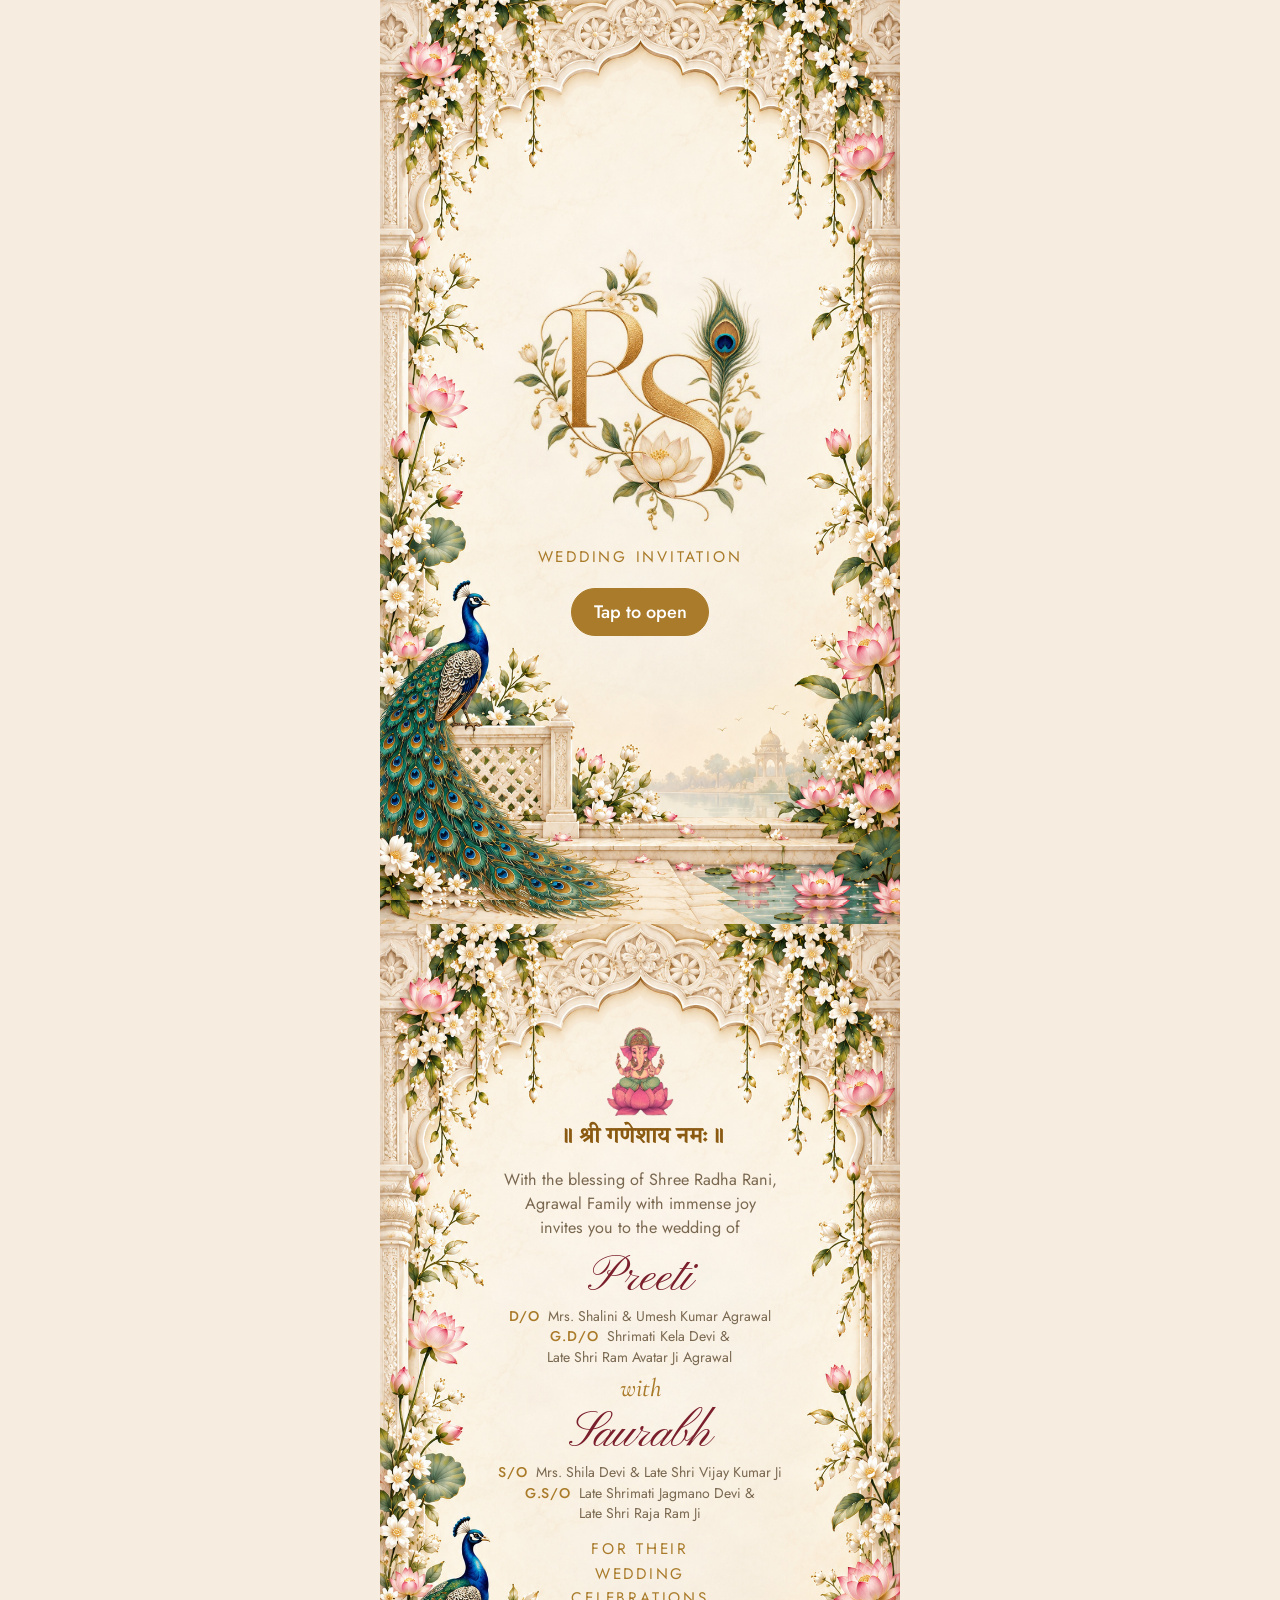
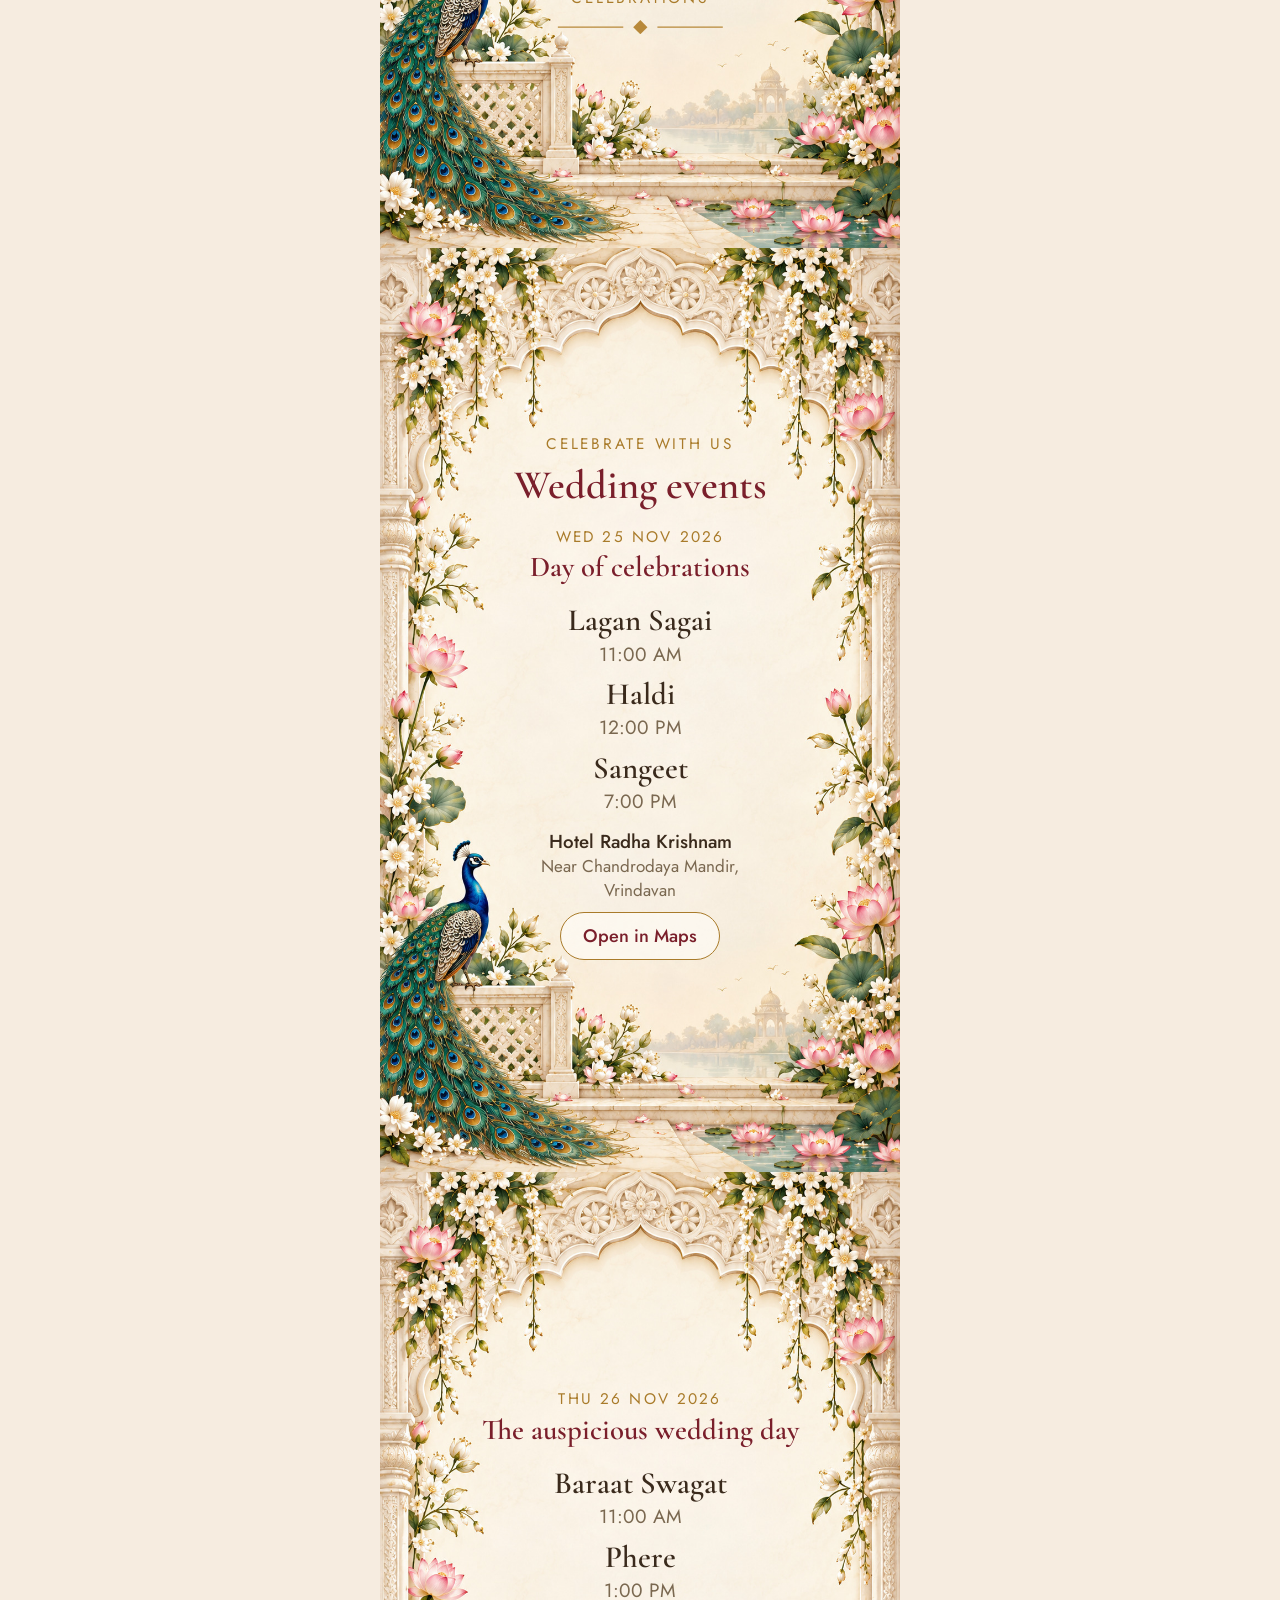
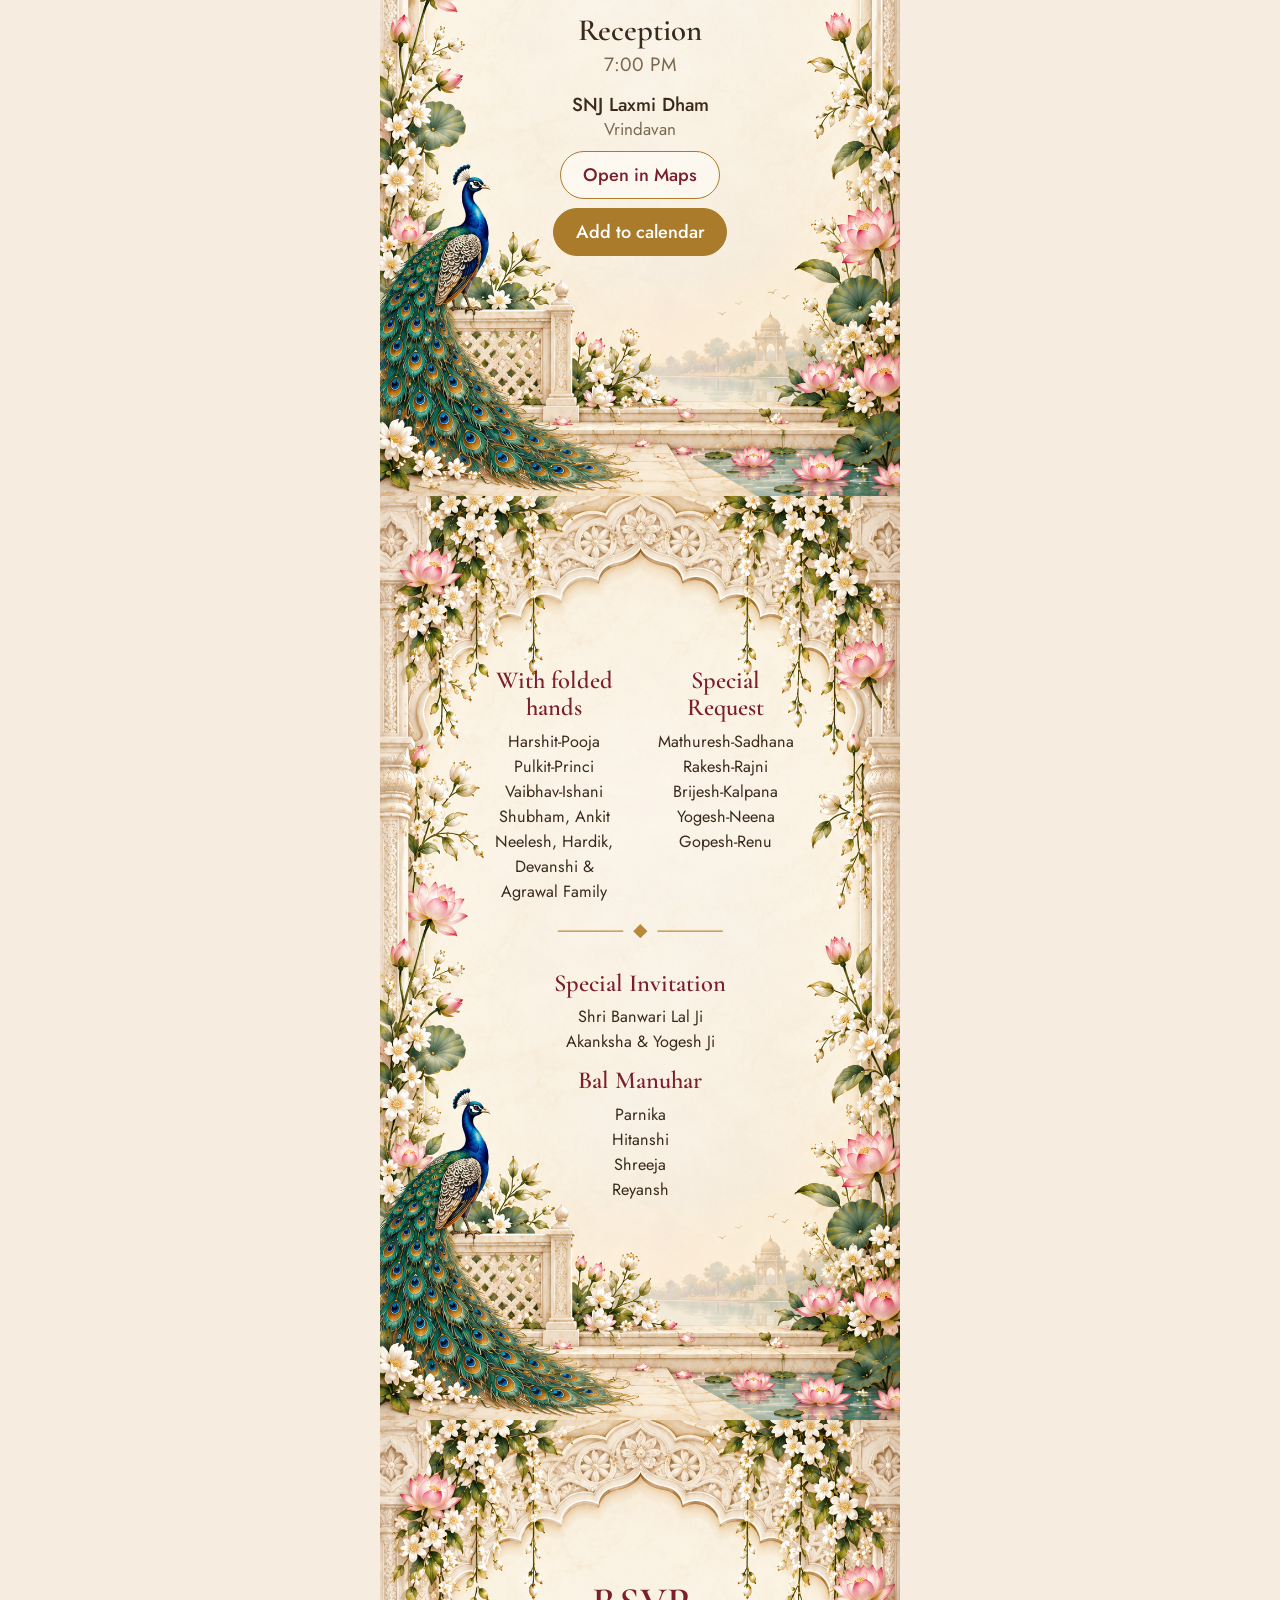
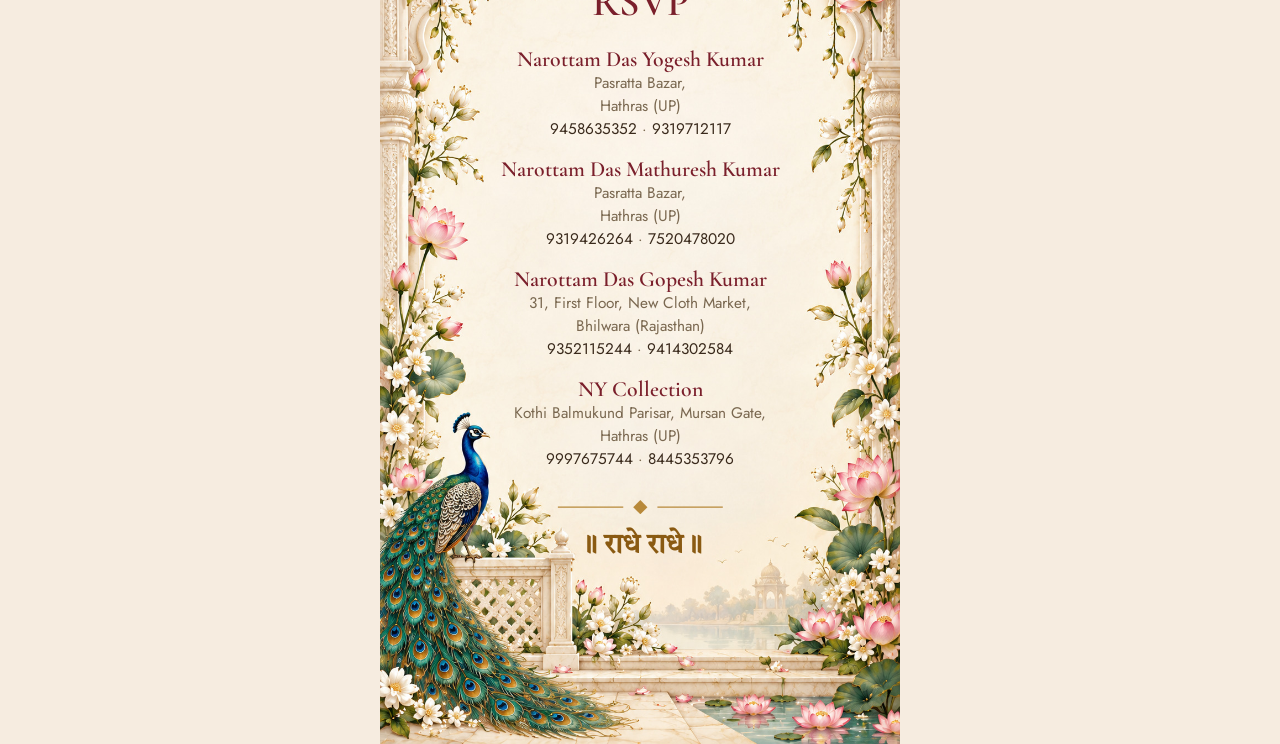
==== index.html @ 94669c1b "Updating card" ====
<!DOCTYPE html>
<html lang="en">
<head>
<meta charset="utf-8">
<meta name="viewport" content="width=device-width, initial-scale=1, viewport-fit=cover">
<title>Preeti & Saurabh – Wedding Invitation | 25 & 26 November 2026</title>
<link href="https://fonts.googleapis.com/css2?family=Cormorant+Garamond:ital,wght@0,500;0,600;1,500&family=Jost:wght@400;500&family=Pinyon+Script&family=Tiro+Devanagari+Hindi&display=swap" rel="stylesheet">
<style>
:root{--bg:#f6ece0;--ink:#3a2a1c;--muted:#7a6850;--gold:#a97b2a;--maroon:#7a1f2b;--line:#e3d3ab;
box-sizing:border-box;padding-top:env(safe-area-inset-top,0px);padding-bottom:env(safe-area-inset-bottom,0px)}
@media (prefers-color-scheme:dark){:root:not([data-theme="light"]){--bg:#2a1a1c}}
:root[data-theme="dark"]{--bg:#2a1a1c}
html{scroll-padding-top:env(safe-area-inset-top,0px)}
*{box-sizing:border-box}
html{-webkit-text-size-adjust:100%}body{overflow-x:hidden;margin:0;background:var(--bg);color:var(--ink);font:400 1em/1.6 Jost,system-ui,sans-serif;text-align:center}
.pg{position:relative;width:min(100vw,520px);aspect-ratio:0.562799043062201;margin:0 auto;background:#fbf6ee url([data-uri]) center/100% 100% no-repeat;font-size:calc(min(100vw,520px)*16/390);overflow:hidden}
.in{position:absolute;left:17%;right:17%;top:21%;bottom:24%;display:flex;flex-direction:column;justify-content:center;align-items:center}
h1,h2,h3{font-family:"Cormorant Garamond",Georgia,serif;font-weight:600;margin:0;line-height:1.15}
.tag{color:var(--gold);letter-spacing:.18em;font-size:.72em;margin:0}
h2{font-size:1.9em;color:var(--maroon);margin:.15em 0 .3em}
.mut{color:var(--muted);font-size:.85em;margin:0}
.script{font-family:"Pinyon Script","Cormorant Garamond",cursive;color:var(--maroon);font-weight:400;font-size:2.5em;line-height:1.1}
.par{color:var(--muted);font-size:.7em;margin:0;line-height:1.45}
.w{font:italic 500 1.2em "Cormorant Garamond",Georgia,serif;color:var(--gold);margin:.3em 0}
.shl{font-size:.8em;line-height:1.7;margin:0 0 .5em}
.scratch{position:relative;width:100%;aspect-ratio:2/1;margin:.7em 0;border-radius:.8em;overflow:hidden;background:#fffdf7;border:1px solid var(--line);display:flex;flex-direction:column;justify-content:center}
.scratch b{font:600 1.5em "Cormorant Garamond",Georgia,serif;color:var(--maroon);line-height:1.1}
.scratch span{font-size:.8em;color:var(--muted)}
.scratch canvas{position:absolute;inset:0;width:100%;height:100%;touch-action:none;cursor:pointer}
.count{display:flex;gap:.4em;width:100%;margin-top:.5em}
.count div{flex:1;background:#fffdf7cc;border:1px solid var(--line);border-radius:.6em;padding:.3em 0}
.count b{display:block;font:600 1.4em "Cormorant Garamond",Georgia,serif;color:var(--maroon);line-height:1.1}
.count small{font-size:.66em;color:var(--muted)}
.day{font-size:.72em;color:var(--gold);letter-spacing:.14em;margin:.2em 0 0}
.day2{font:600 1.35em "Cormorant Garamond",Georgia,serif;color:var(--maroon);margin:0 0 .4em}
.ev{margin:.35em 0 0}.ev h3{font-size:1.45em;color:var(--ink)}.ev p{margin:0;color:var(--muted);font-size:.9em}
.venue{font-size:.8em;color:var(--muted);margin:.7em 0 0;line-height:1.4}.venue b{color:var(--ink);font-weight:500;font-size:1.1em}
.btn{display:inline-block;margin:.5em .2em 0;padding:.55em 1.2em;border-radius:999px;border:1px solid var(--gold);color:var(--maroon);text-decoration:none;font:500 .85em Jost,sans-serif;background:#fffdf7aa;cursor:pointer}
.btn.fill{background:var(--gold);color:#fff}
.btn:focus-visible{outline:3px solid var(--maroon);outline-offset:2px}
.logo{width:100%;display:block;margin:0 auto;mix-blend-mode:multiply}
#cover{position:fixed;inset:0;z-index:9;background:var(--bg);display:flex;align-items:center;justify-content:center;overflow:auto;transition:opacity .6s}
#cover.gone{opacity:0;pointer-events:none}
.gan{width:3.6em;display:block;margin:0 auto .5em}
.gh{font:700 1.15em "Tiro Devanagari Hindi","Noto Sans Devanagari",serif;color:#8a5a12;margin:0 0 1em}
.bl{line-height:1.5;margin-bottom:1.3em}
.par b{color:var(--gold);font-weight:500;letter-spacing:.06em;margin-right:.3em}
.orn{width:8em;display:block;margin:.6em auto 0}
.mu{position:fixed;right:14px;bottom:calc(14px + env(safe-area-inset-bottom,0px));width:44px;height:44px;border-radius:50%;border:1px solid var(--gold);background:#fffdf7ee;color:var(--maroon);z-index:8;display:none;align-items:center;justify-content:center;cursor:pointer;padding:0}
.mu.on{display:flex}
.mu:focus-visible{outline:3px solid var(--maroon);outline-offset:2px}
.fm .gan{width:3.1em;margin-bottom:.3em}
.fm .gh{font-size:1.05em;margin-bottom:.7em}
.fm .bl{font-size:.76em;margin-bottom:.7em}
.fm .script{font-size:2.3em}
.fm .par{font-size:.66em}
.fm .w{margin:.2em 0}
.fm .orn{margin-top:.4em}
.cols{display:grid;grid-template-columns:1fr 1fr;gap:1em;width:100%;text-align:center}
.rh{font-size:1.15em;line-height:1.1;color:var(--maroon);margin:0 0 .3em}
.nl{margin:0;font-size:.76em;line-height:1.55;color:var(--ink)}
.cols+.orn{margin:.9em auto}
.of{margin:0 0 .75em}.of h3{font-size:1.02em;color:var(--maroon);margin:0}.of p{margin:0;font-size:.72em;line-height:1.5;color:var(--muted)}.of a{color:var(--ink);text-decoration:none}
.rr{font:700 1.3em "Tiro Devanagari Hindi","Noto Sans Devanagari",serif;color:#8a5a12;margin:.5em 0 0}
.gan{transform:scaleX(-1)}
.orn{flex-shrink:0;height:.67em}
.sb{margin-top:.6em;text-align:center}
#petals{position:fixed;inset:0;z-index:7;pointer-events:none;overflow:hidden}
#petals i{position:absolute;top:0;border-radius:100% 0 100% 0;opacity:0;box-shadow:inset -1px -1px 2px rgba(214,112,142,.35);animation:fall linear infinite;will-change:transform}
@keyframes fall{0%{transform:translate3d(0,-8vh,0) rotate(0deg);opacity:0}8%{opacity:.8}25%{transform:translate3d(var(--sw),25vh,0) rotate(90deg)}50%{transform:translate3d(calc(var(--sw)*-1),52vh,0) rotate(200deg)}75%{transform:translate3d(var(--sw),80vh,0) rotate(290deg)}92%{opacity:.8}100%{transform:translate3d(0,110vh,0) rotate(380deg);opacity:0}}
@media (prefers-reduced-motion:reduce){#petals{display:none}}
</style>
</head>
<body>
<audio id="bgm" loop preload="auto" src="[data-uri]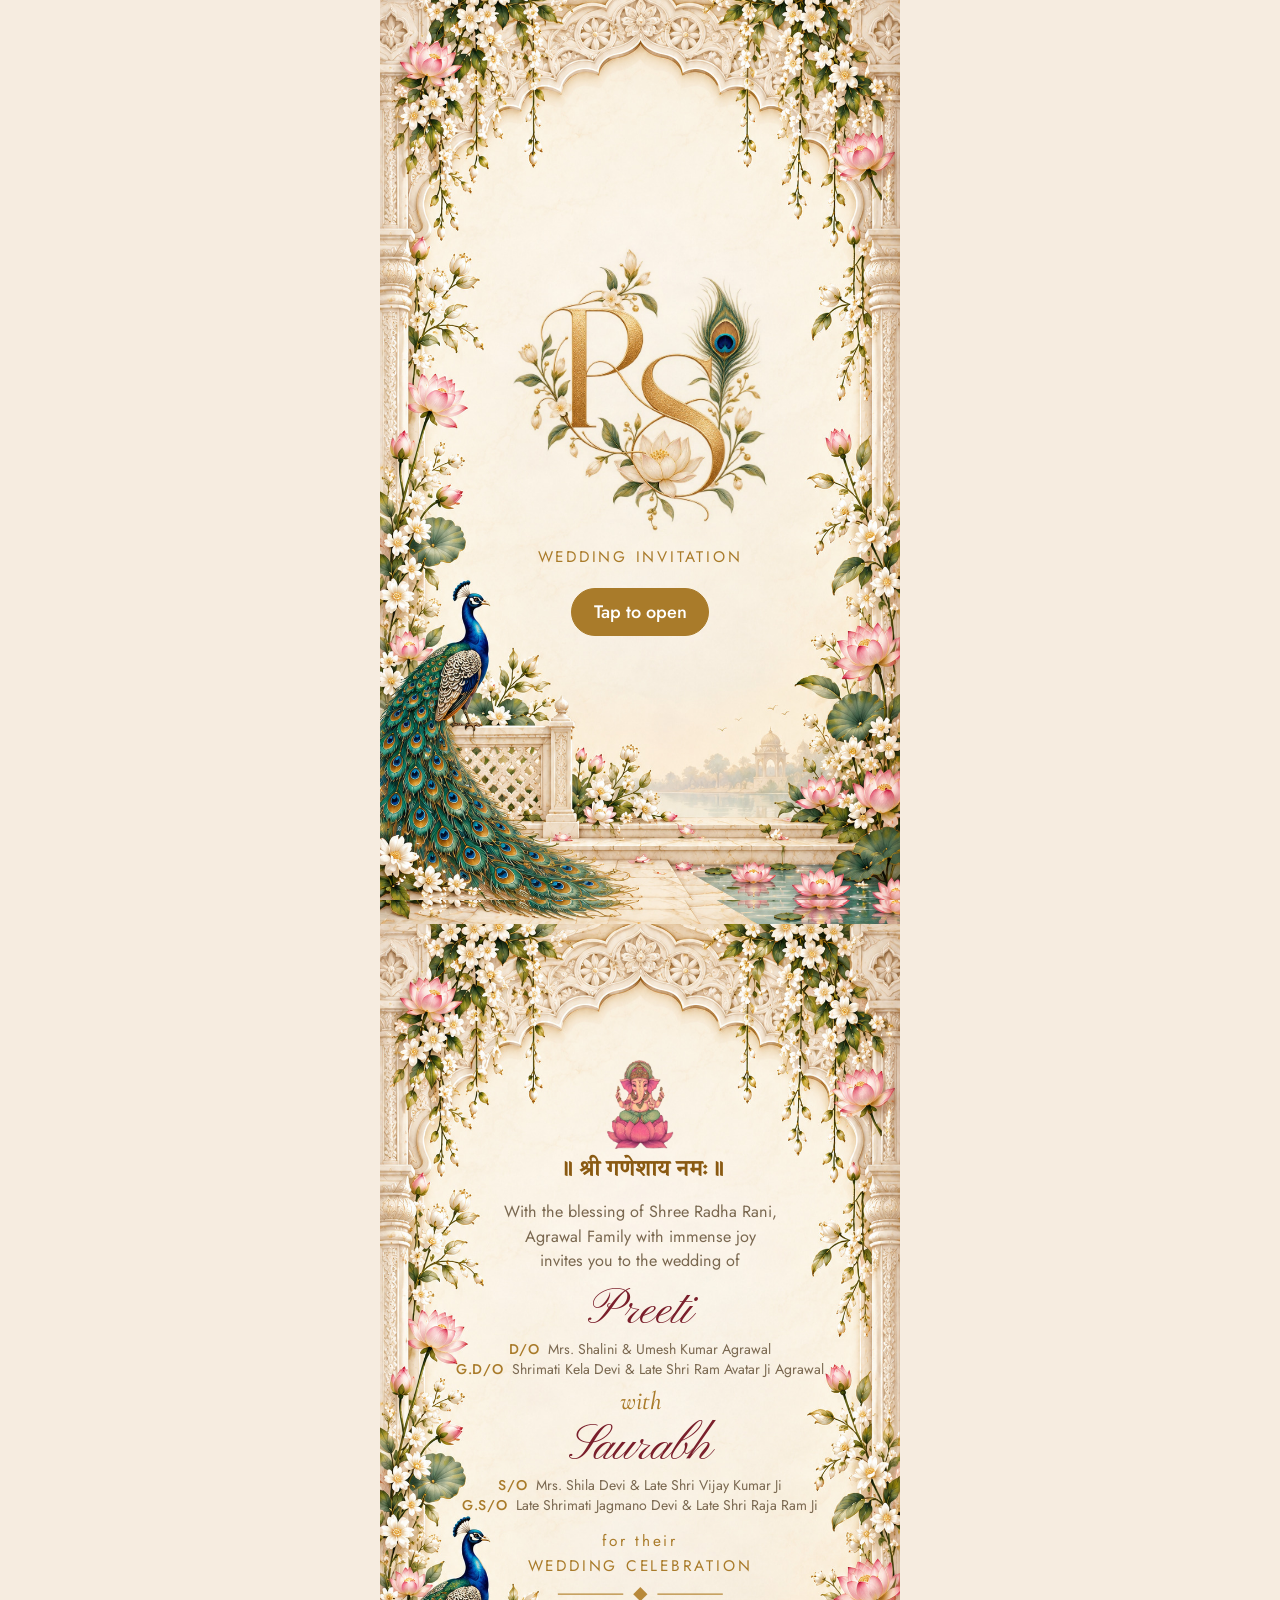
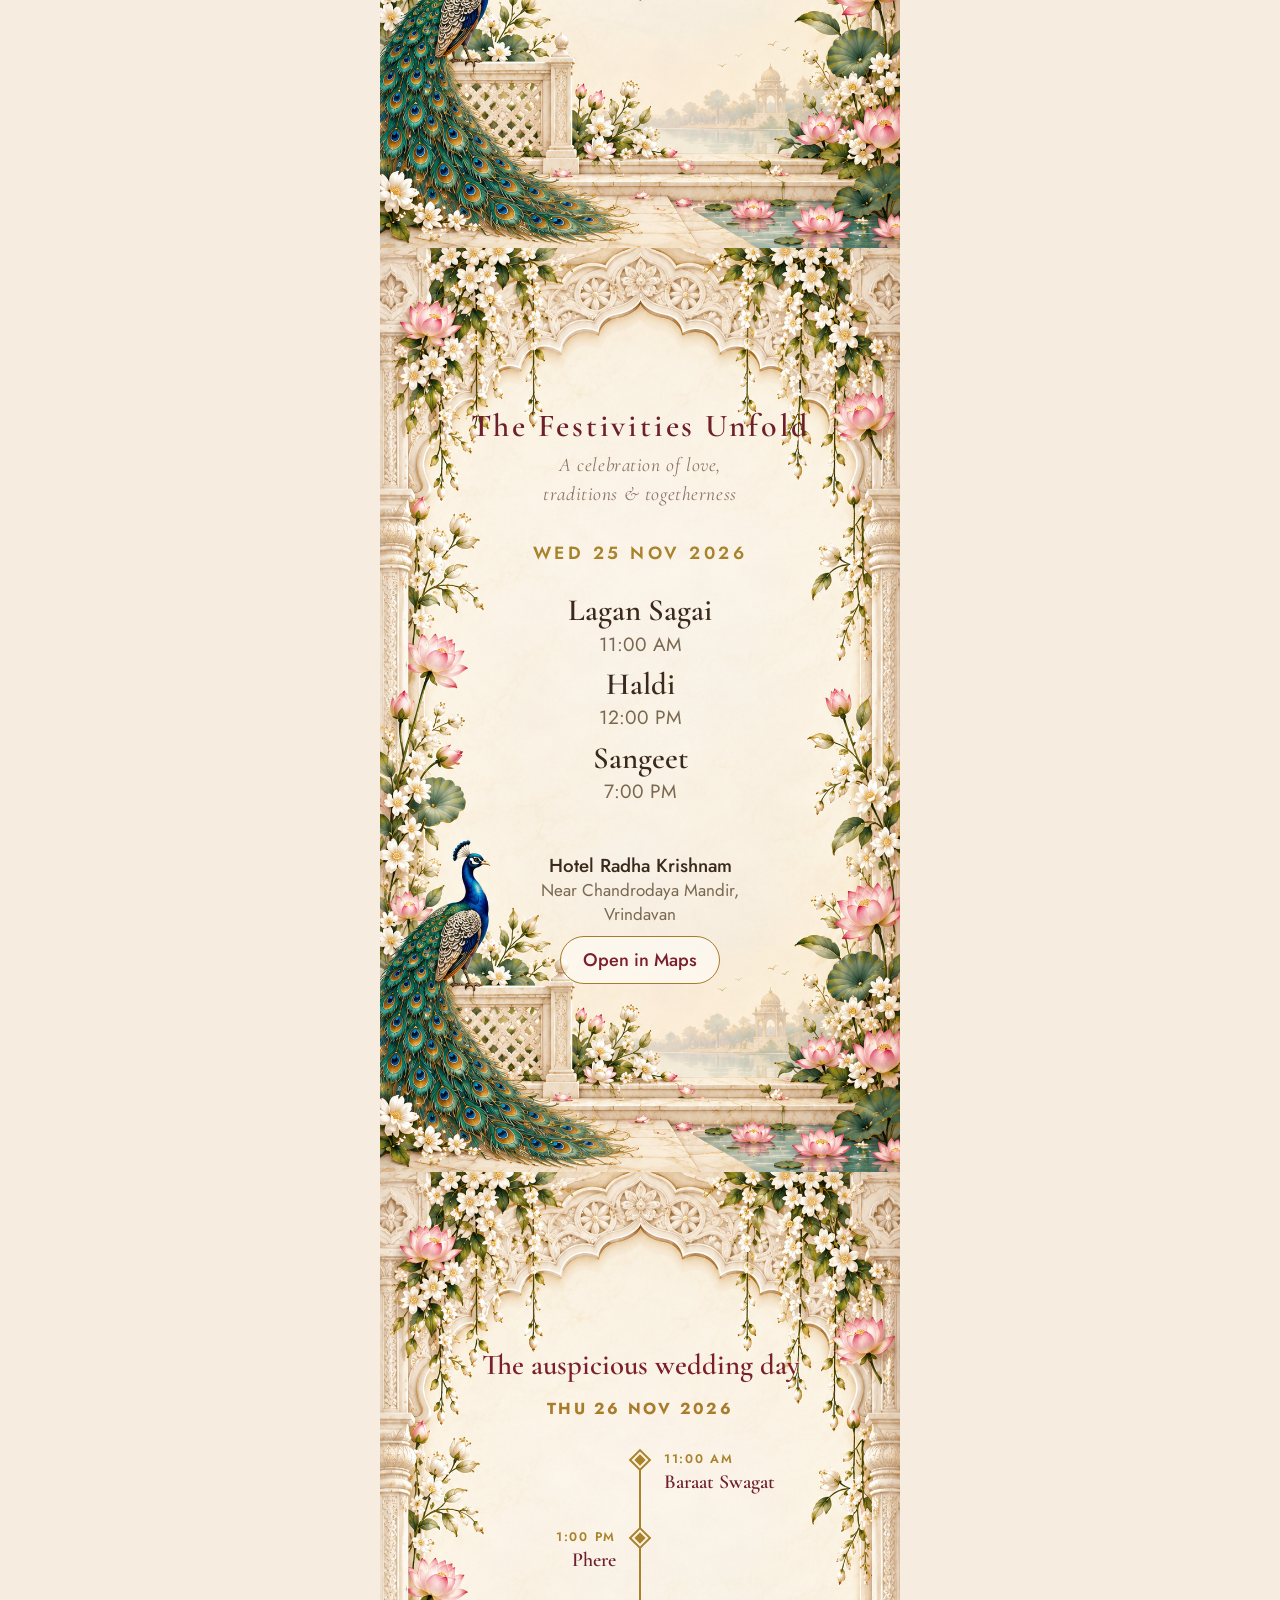
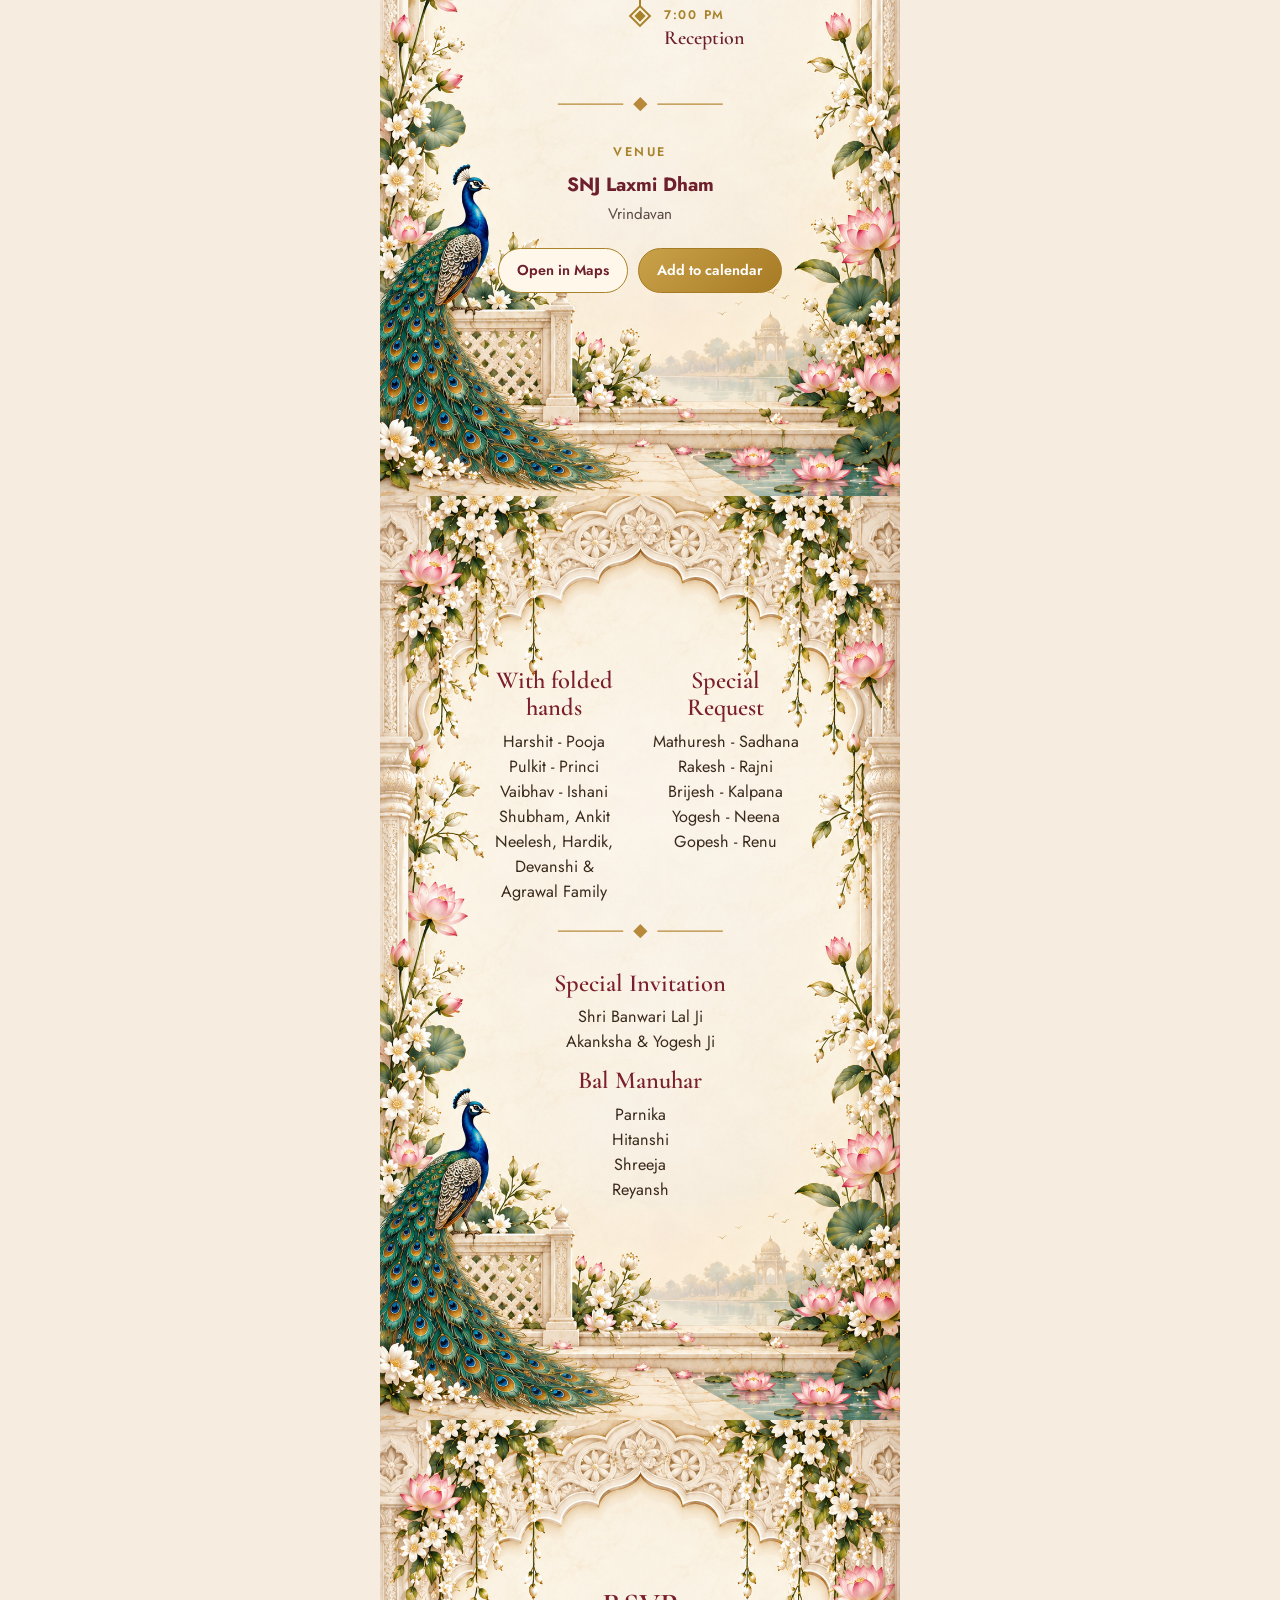
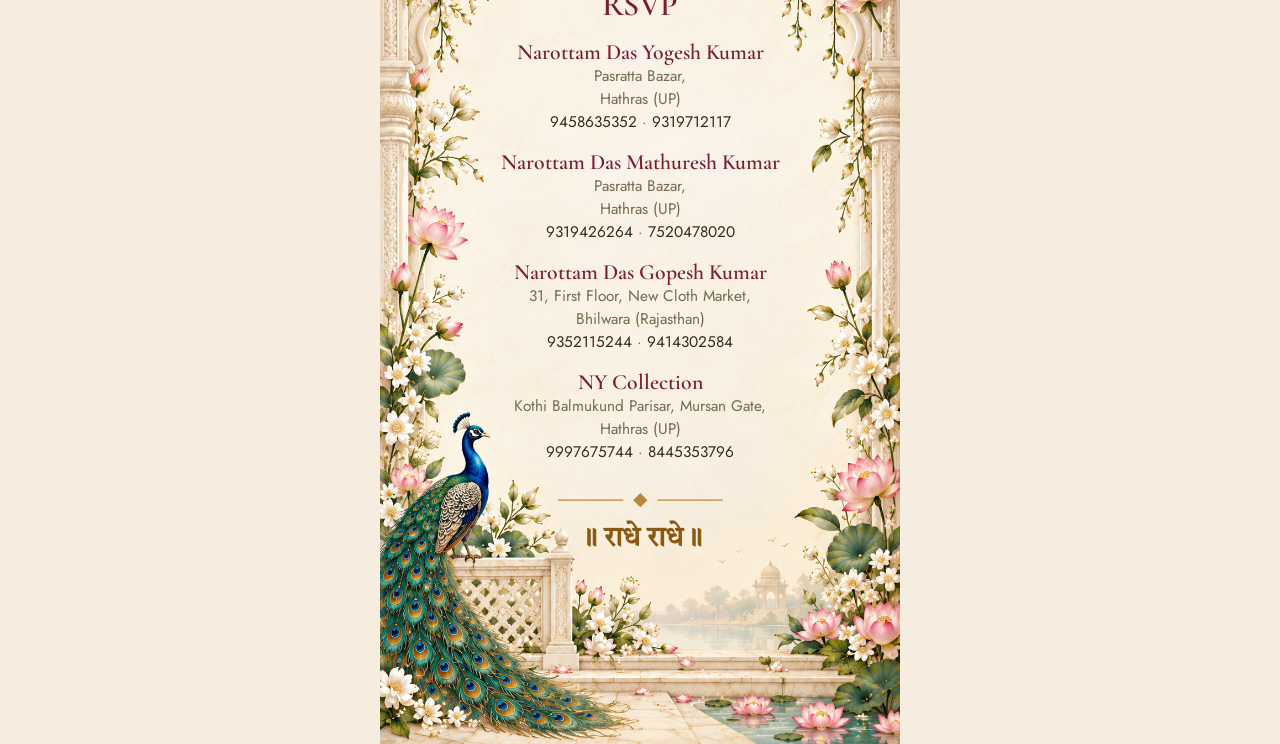
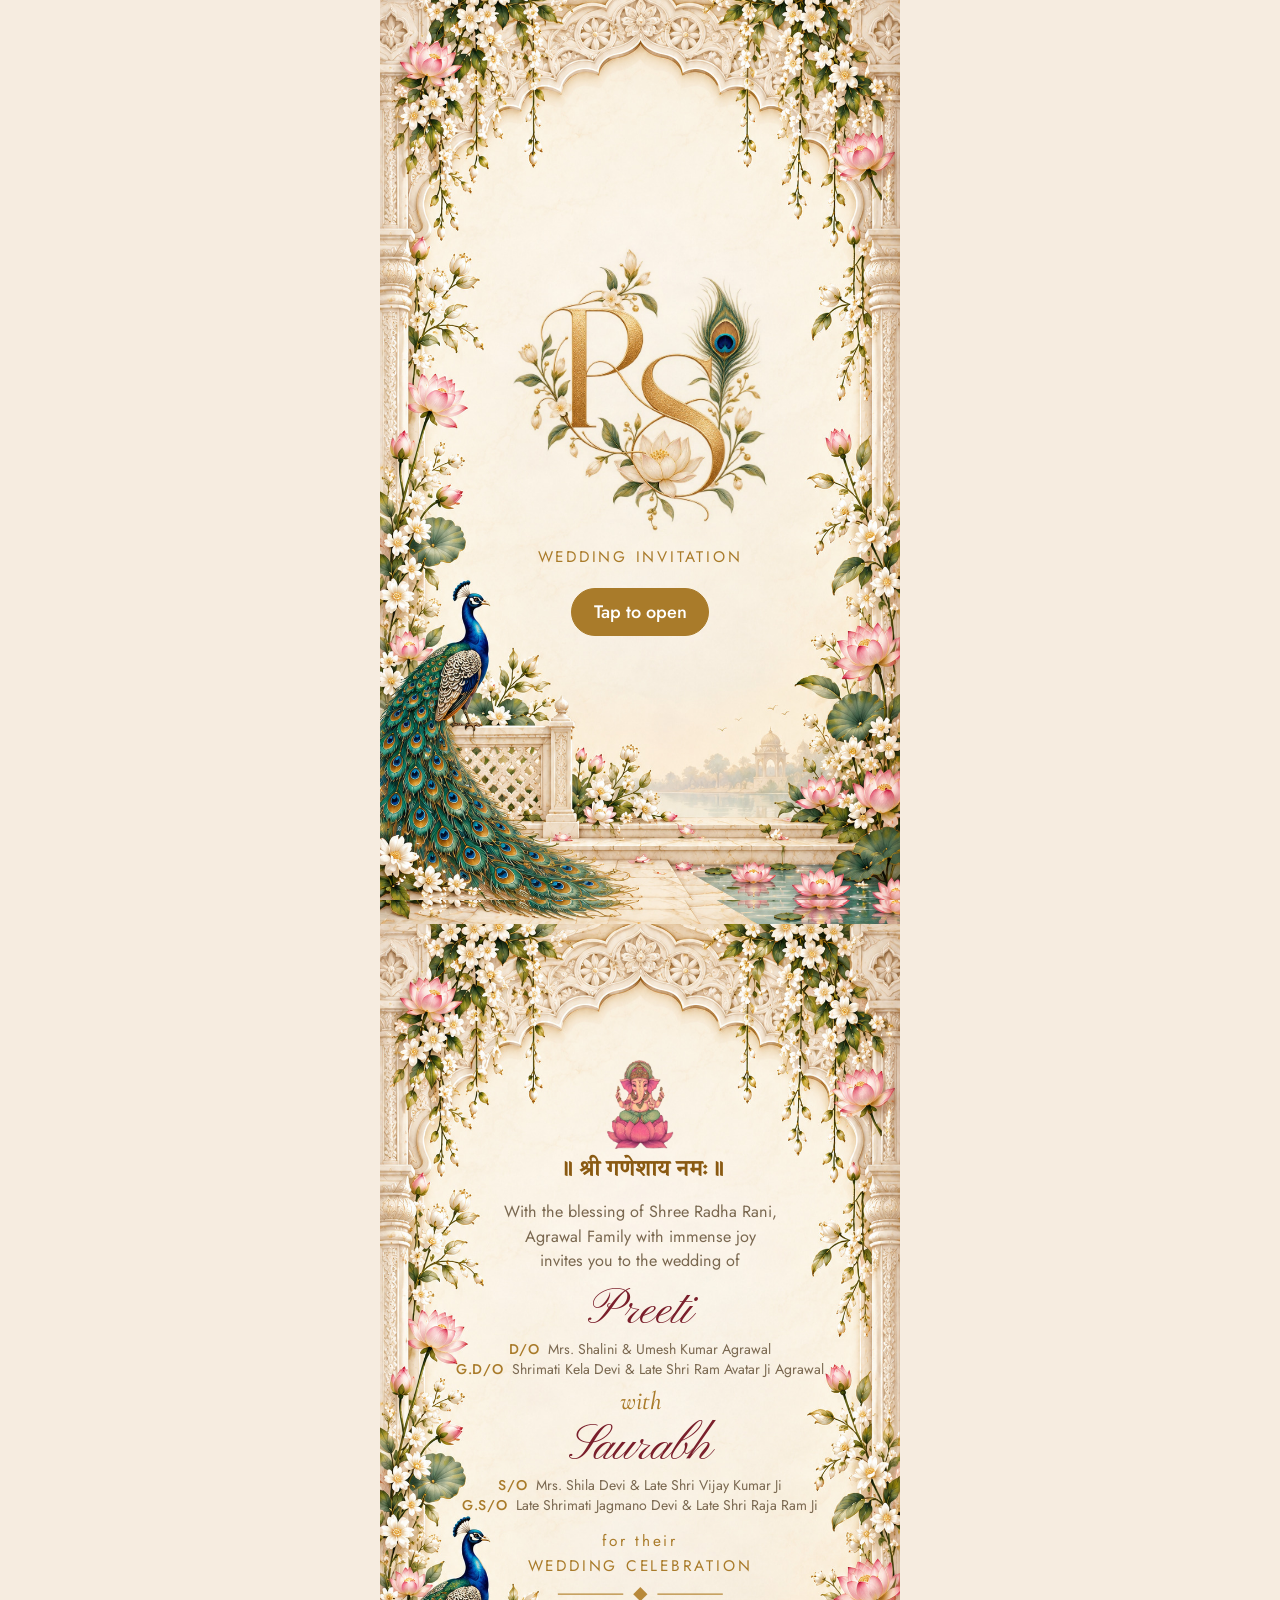
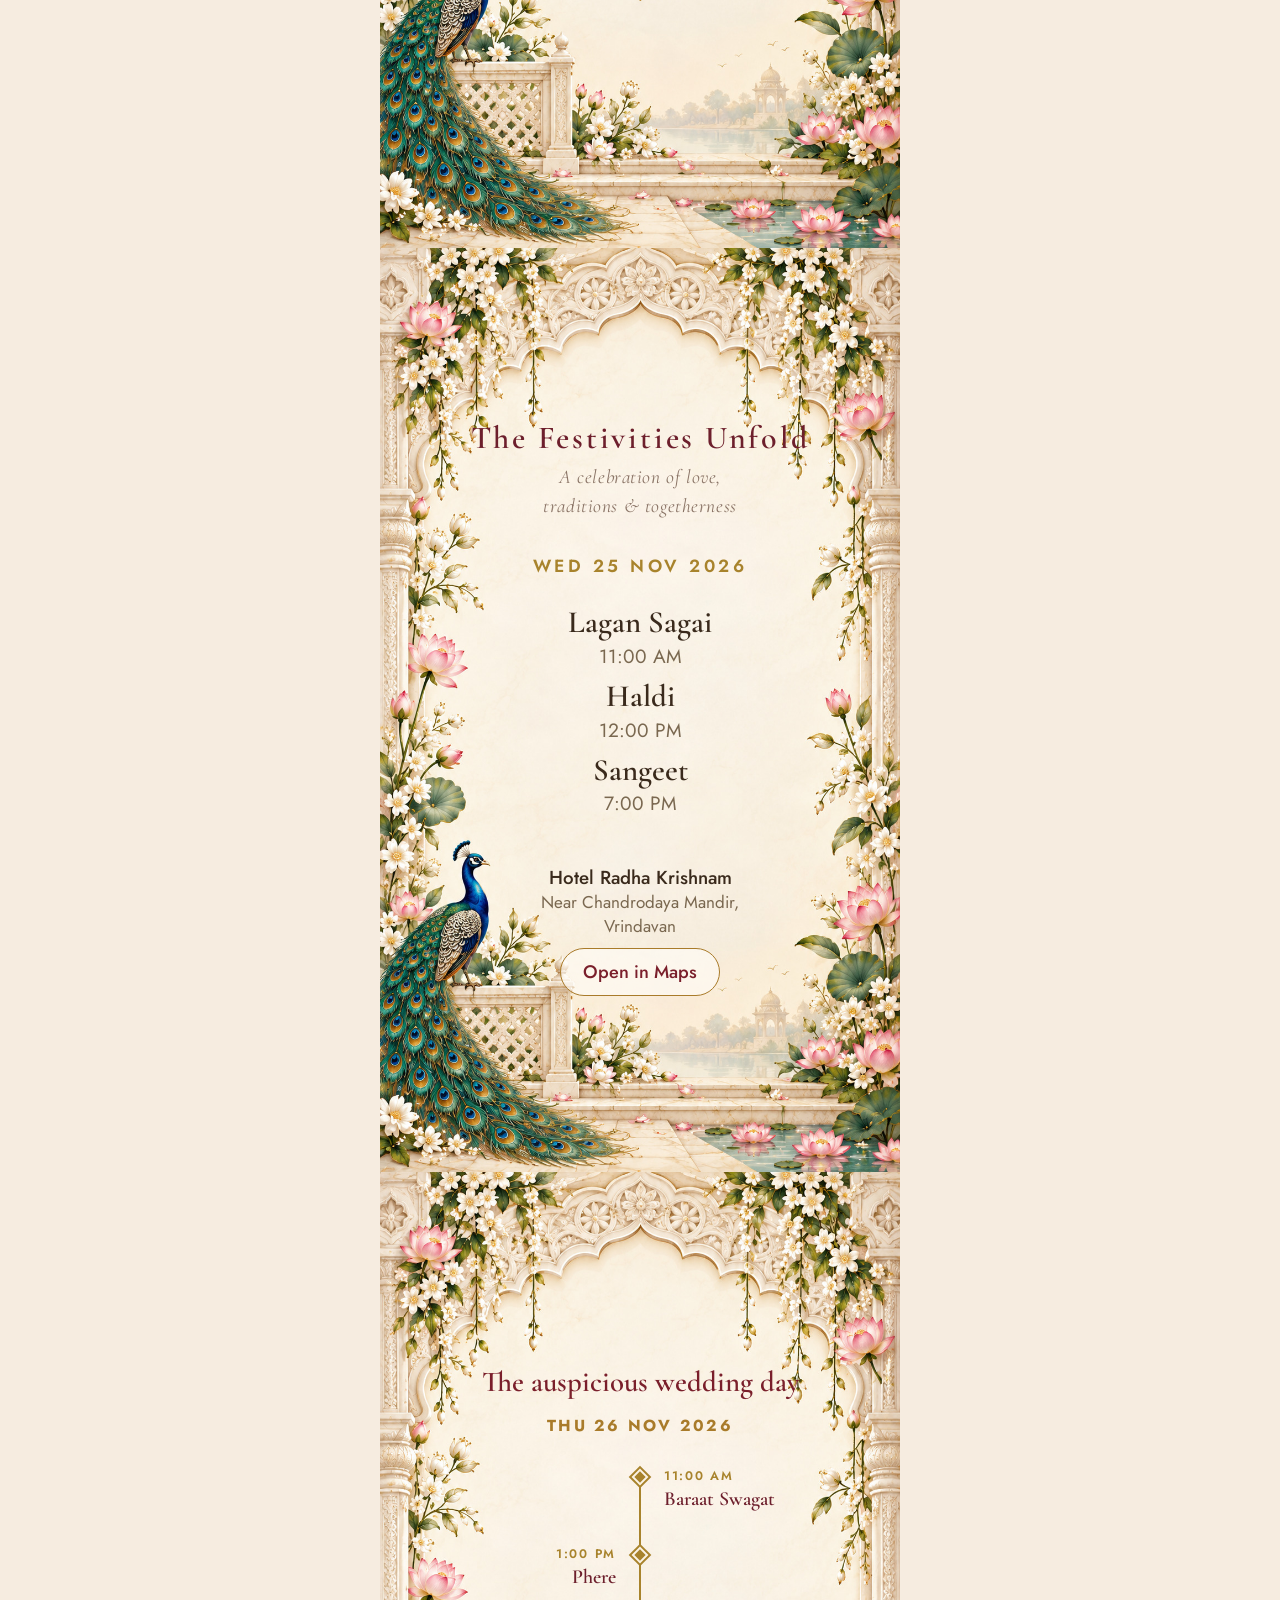
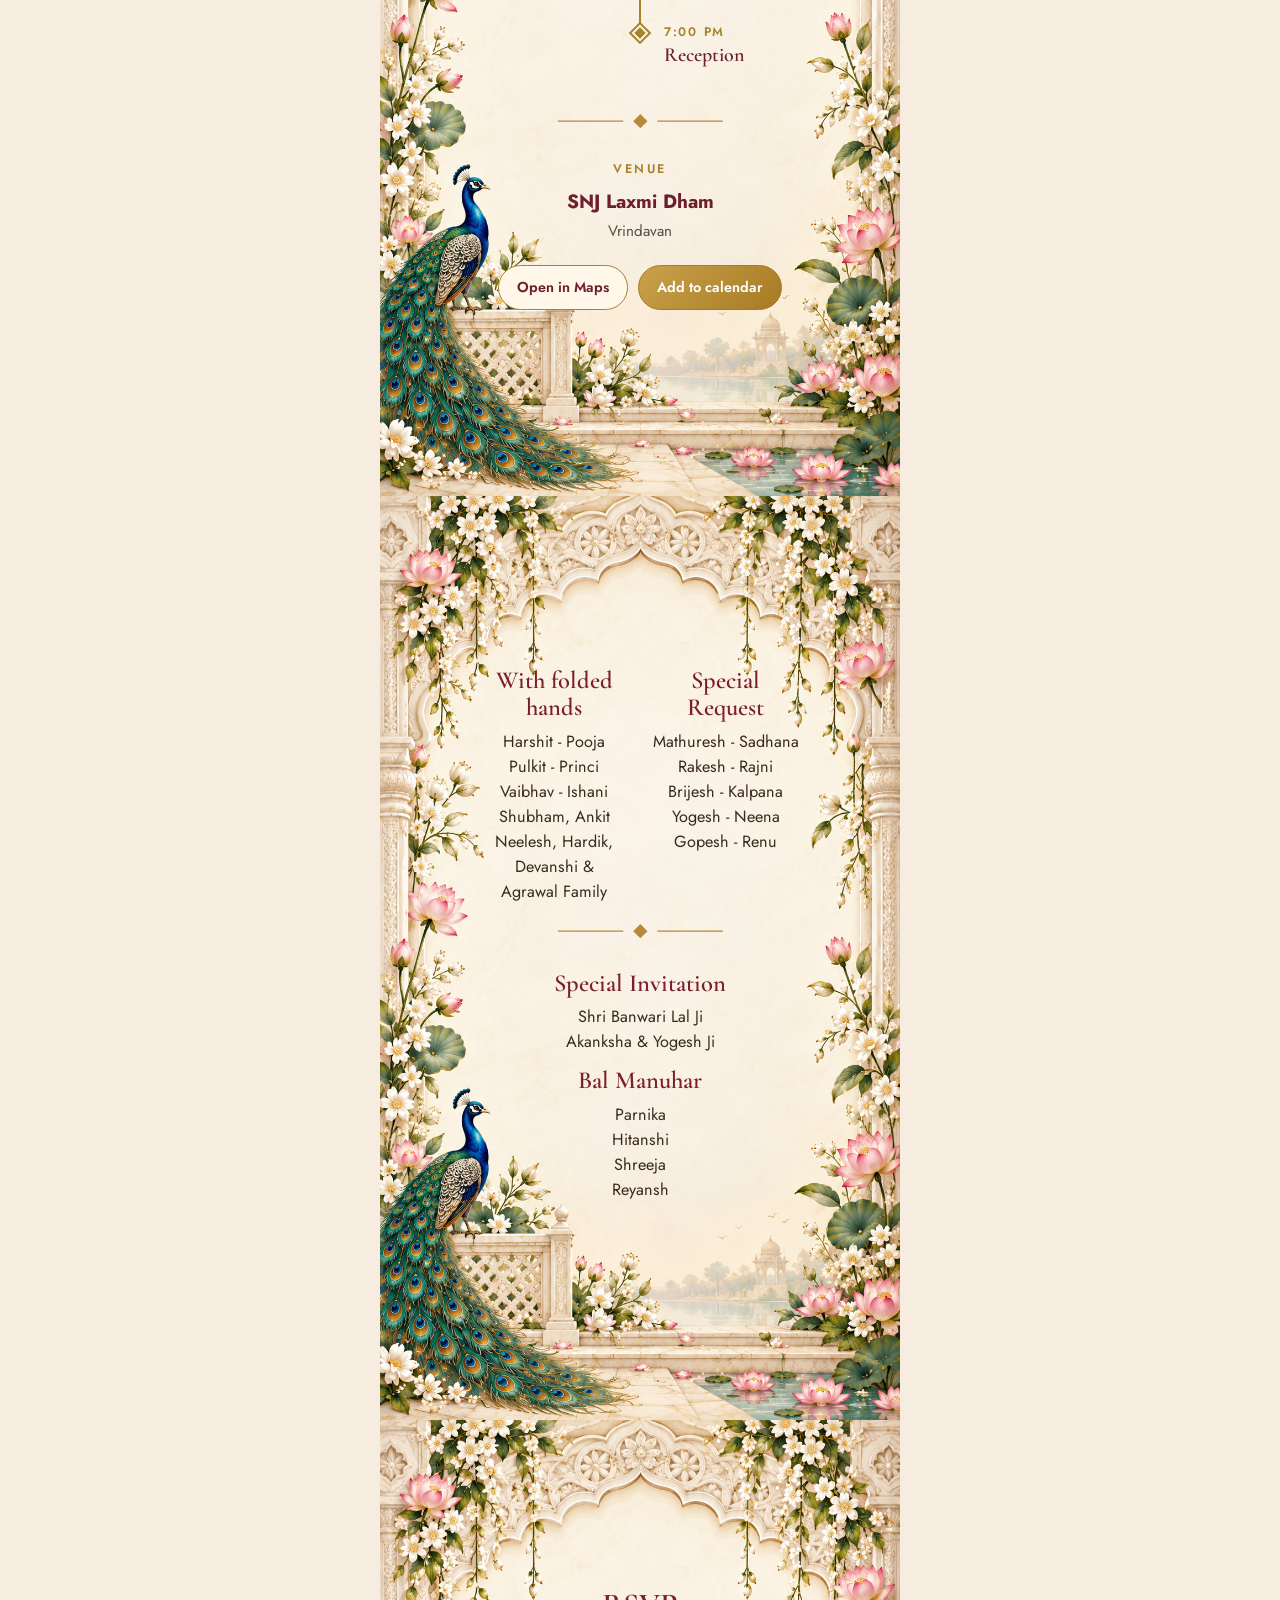
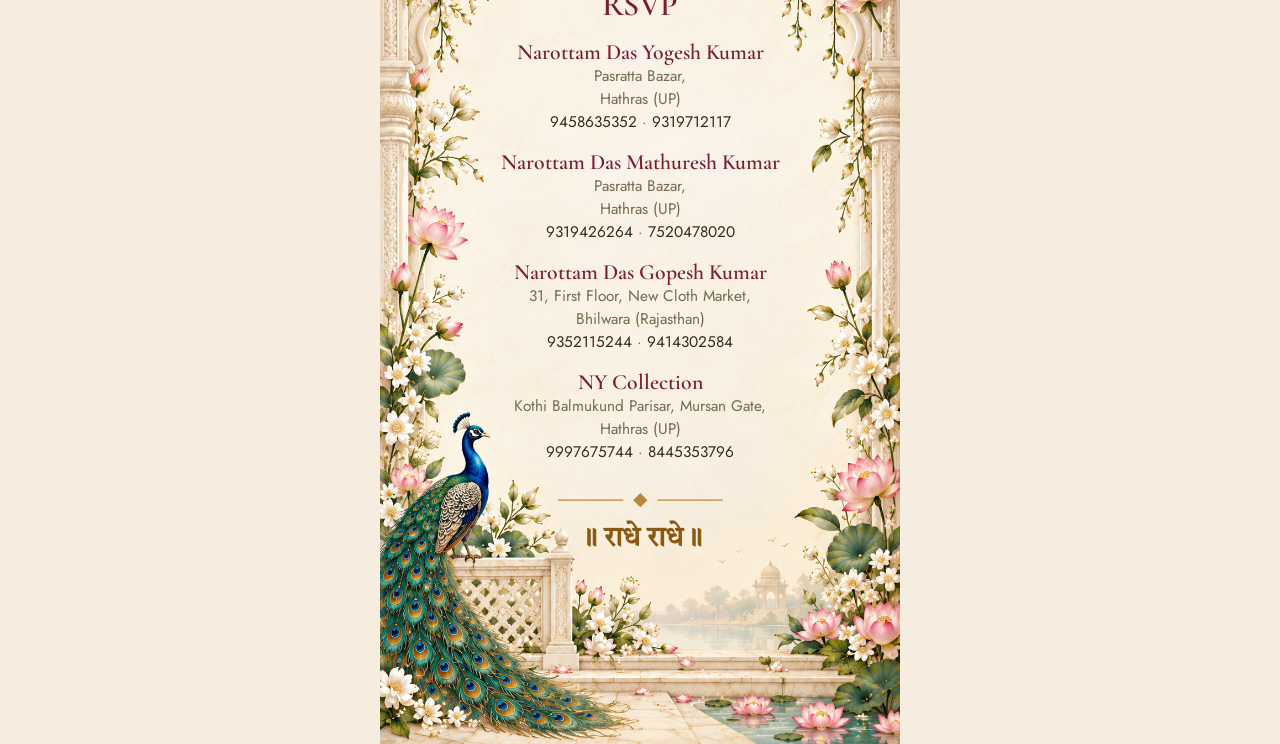
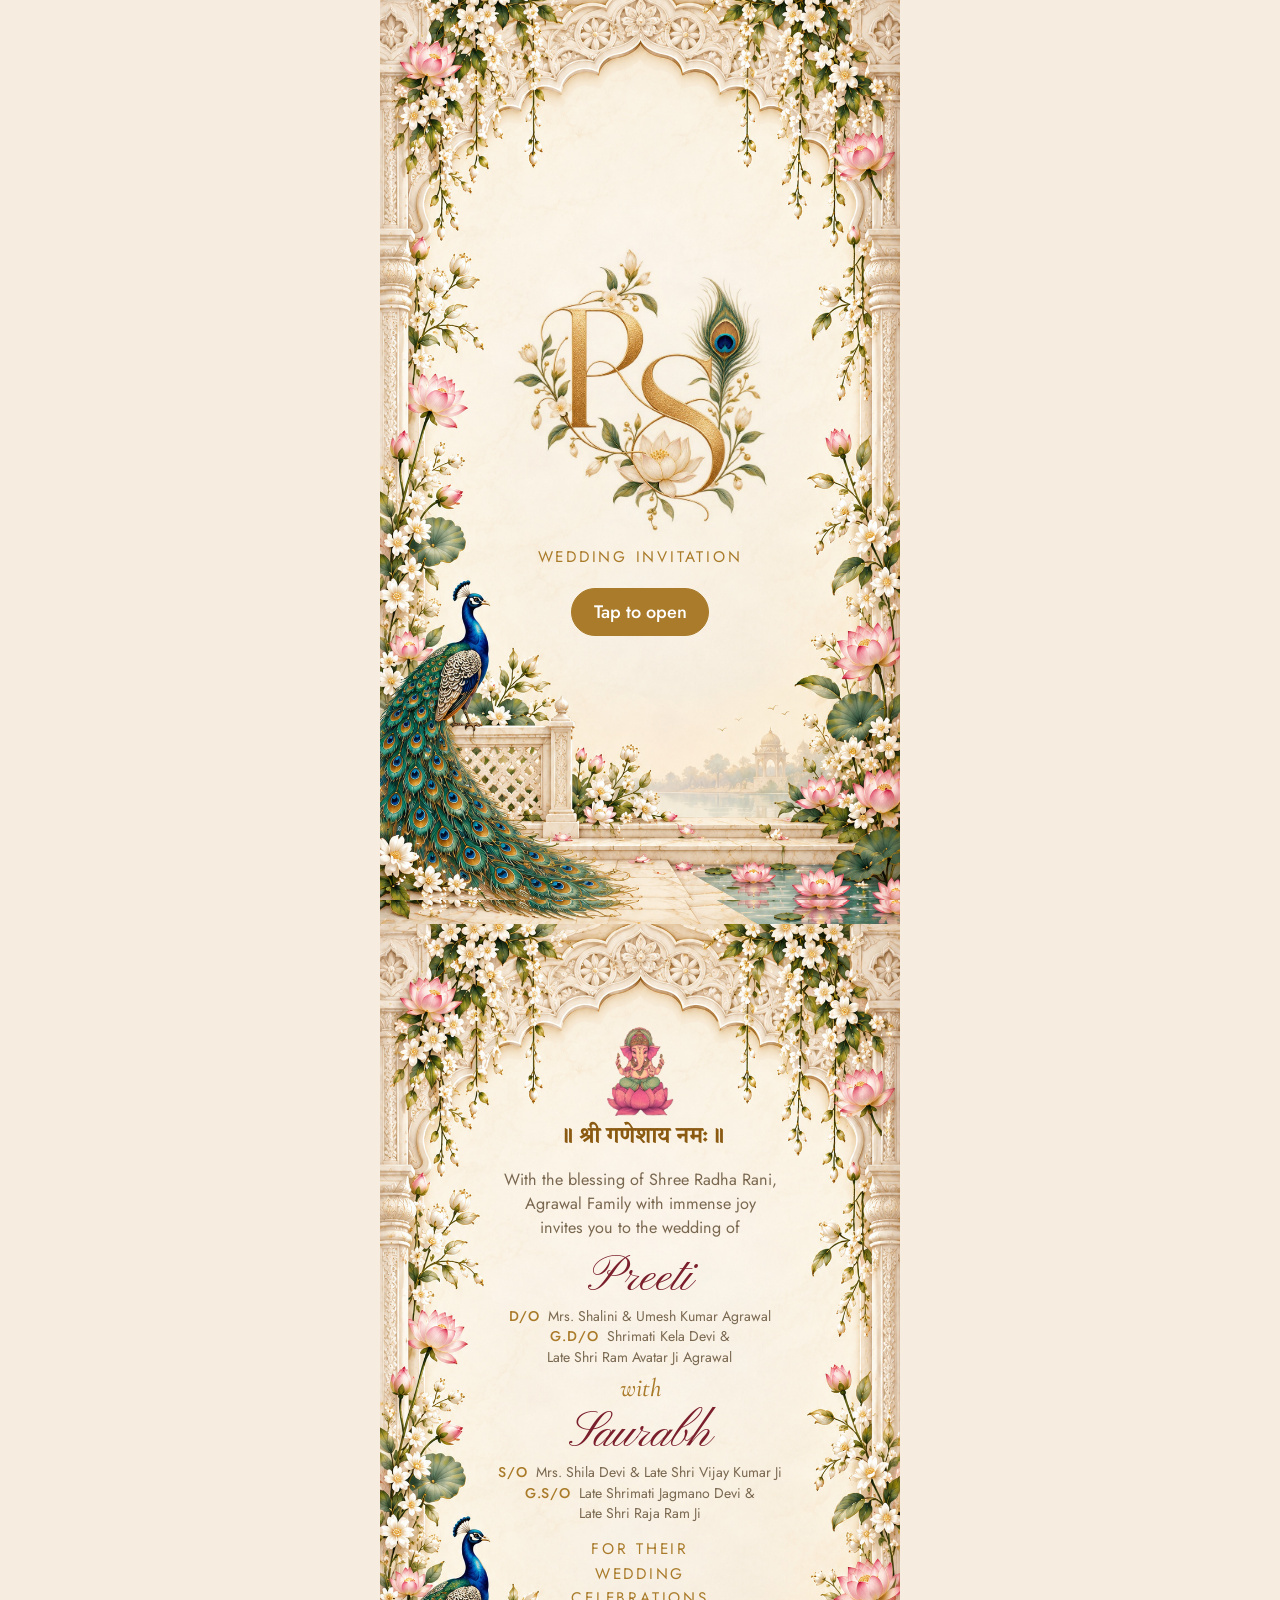
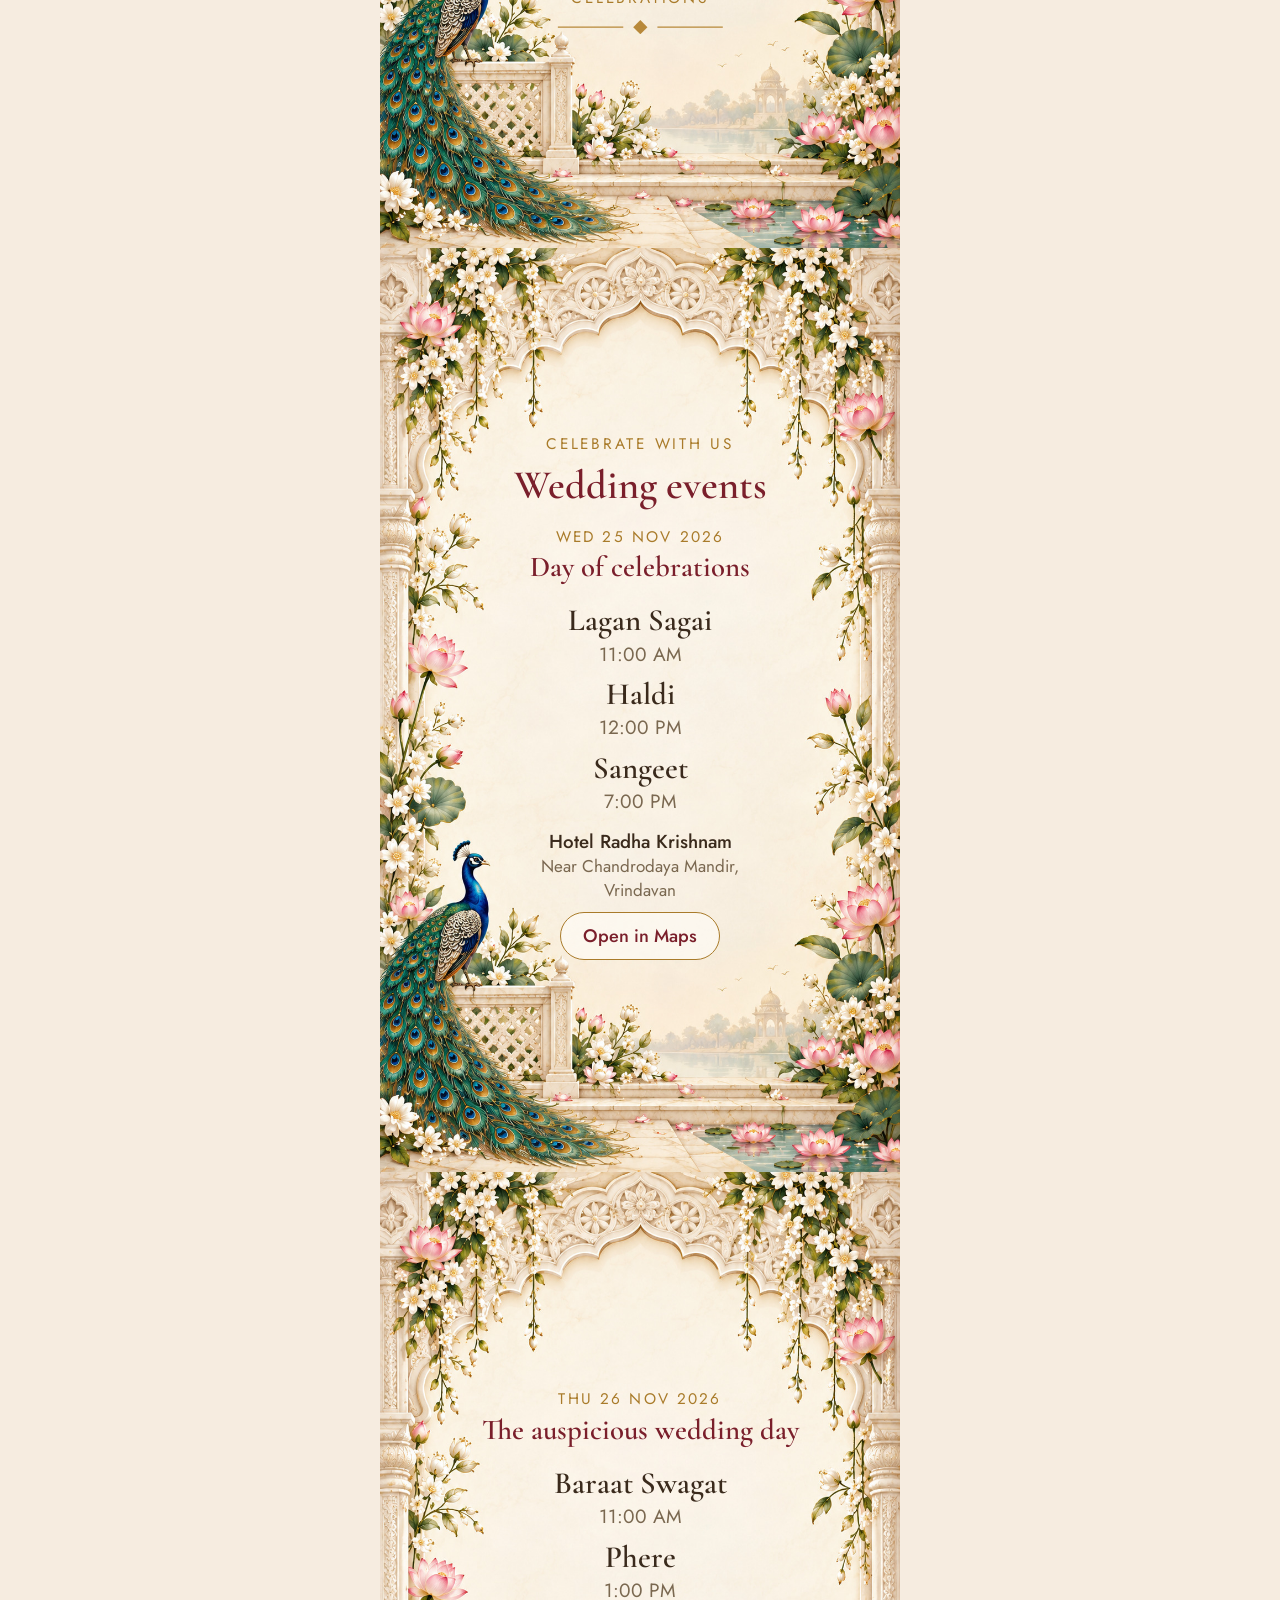
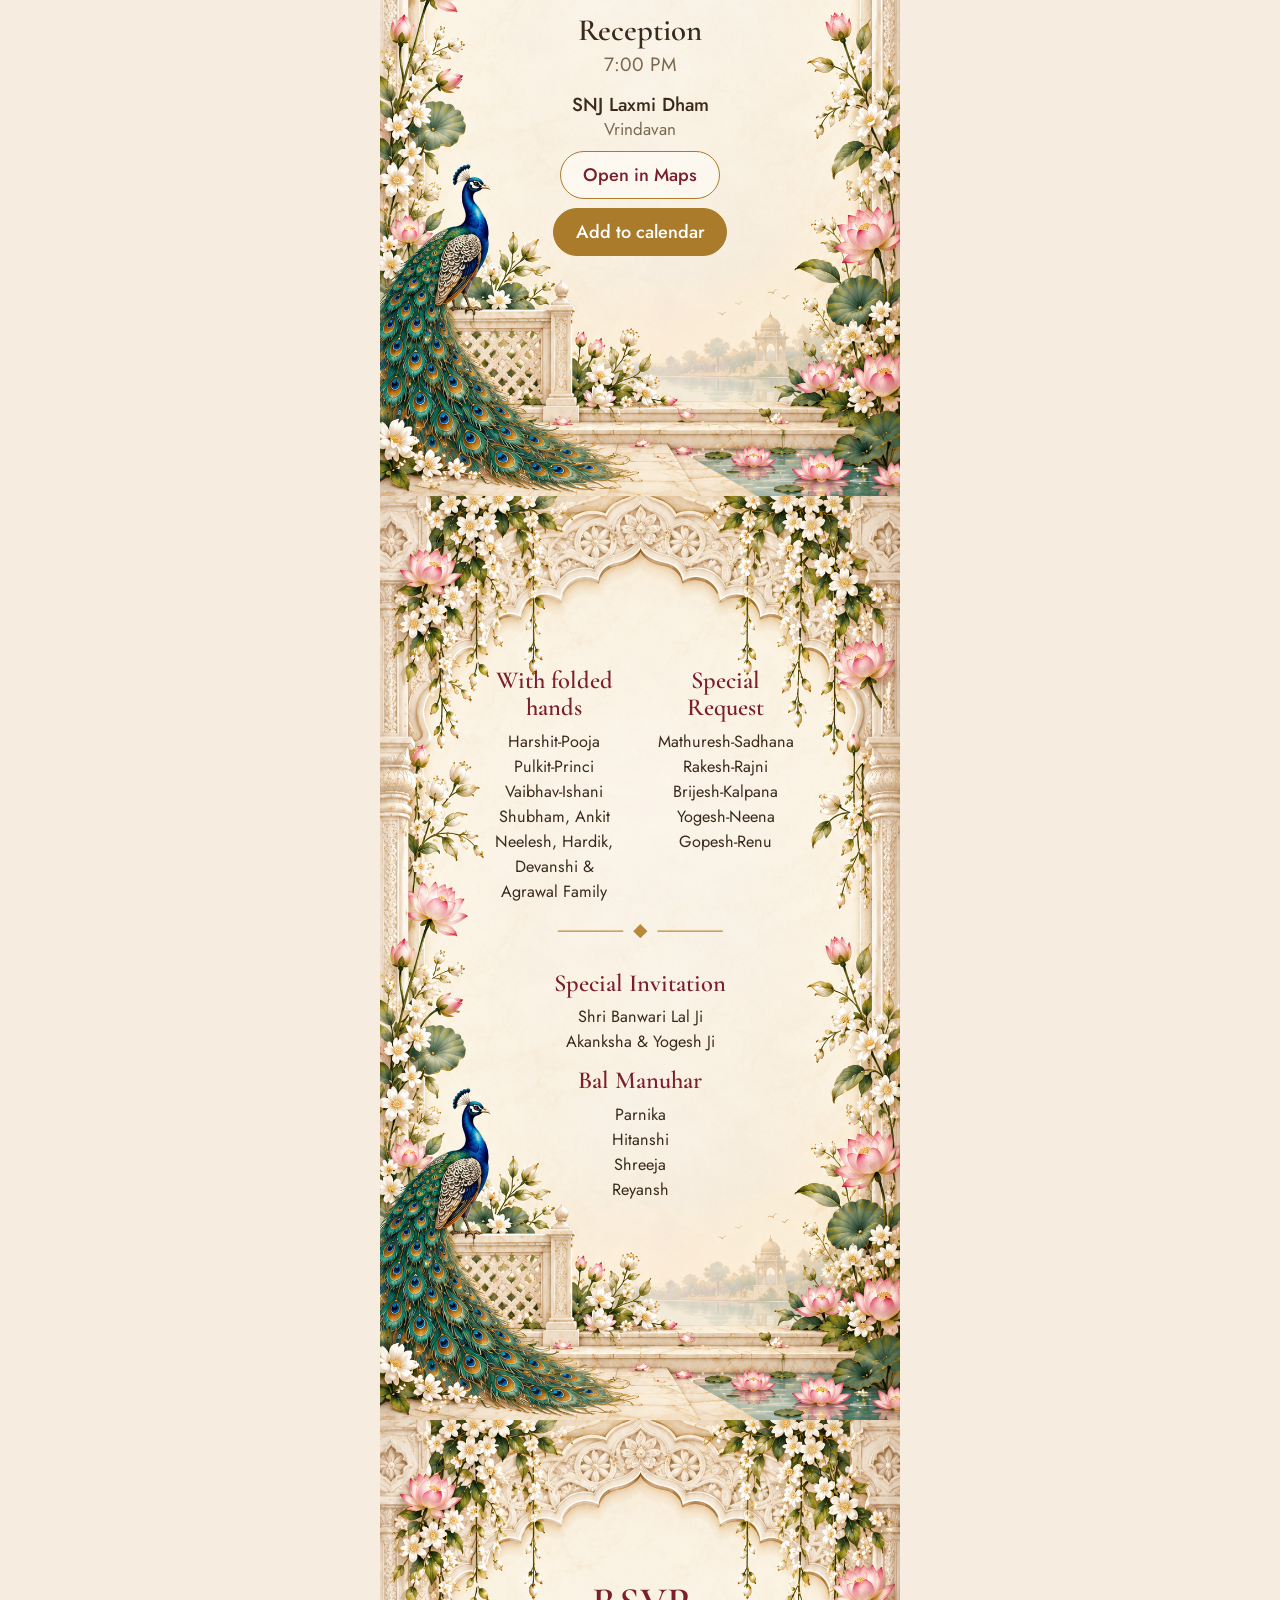
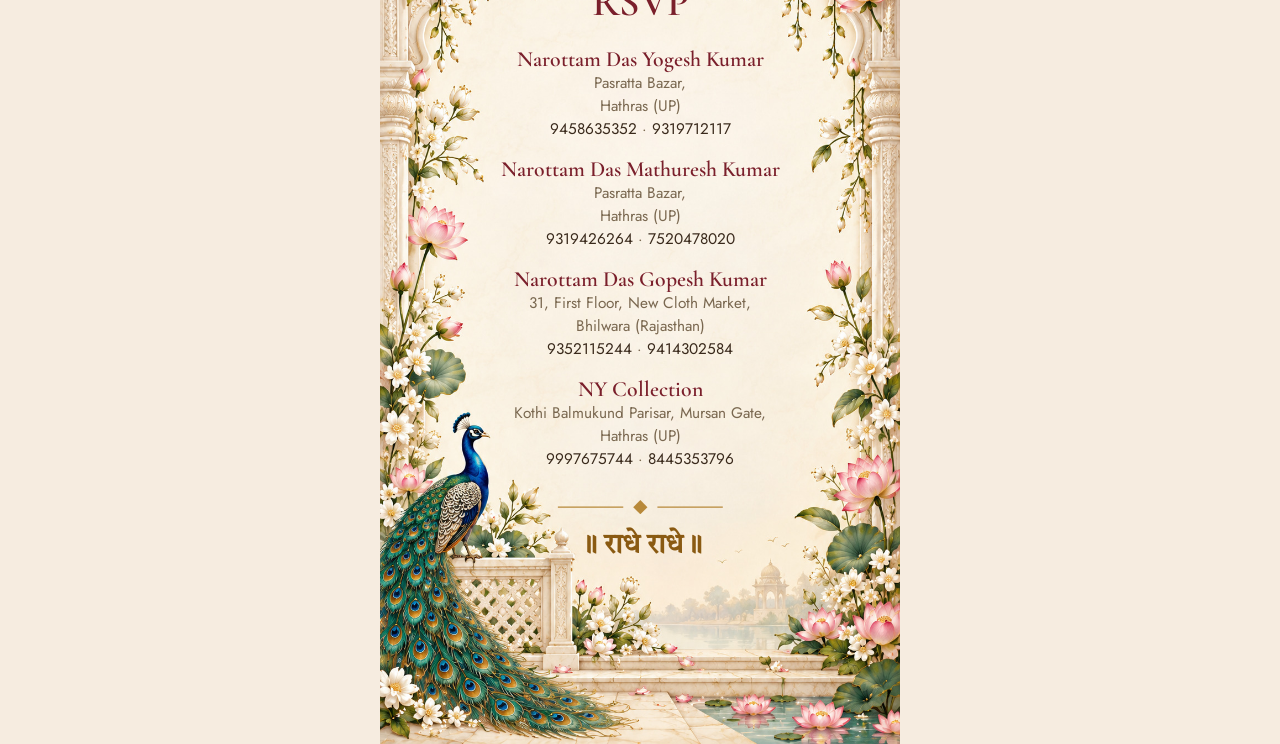
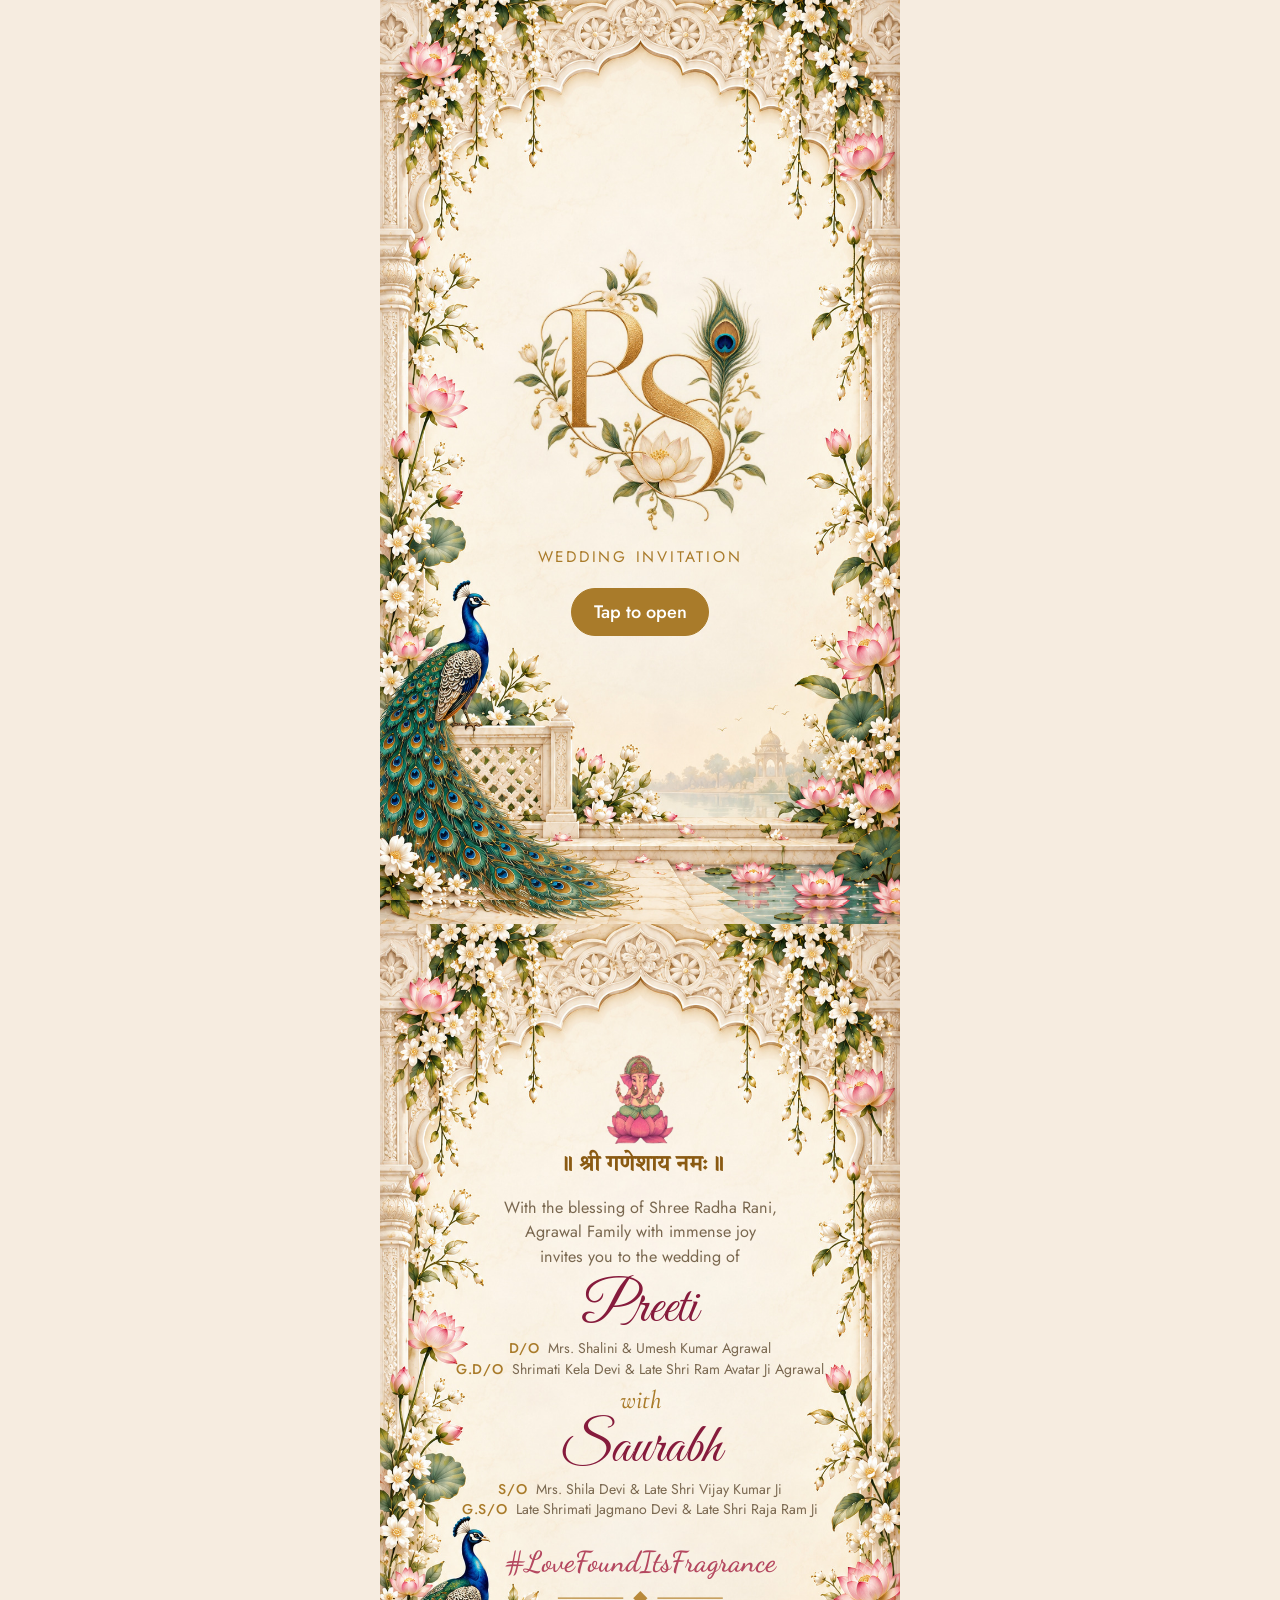
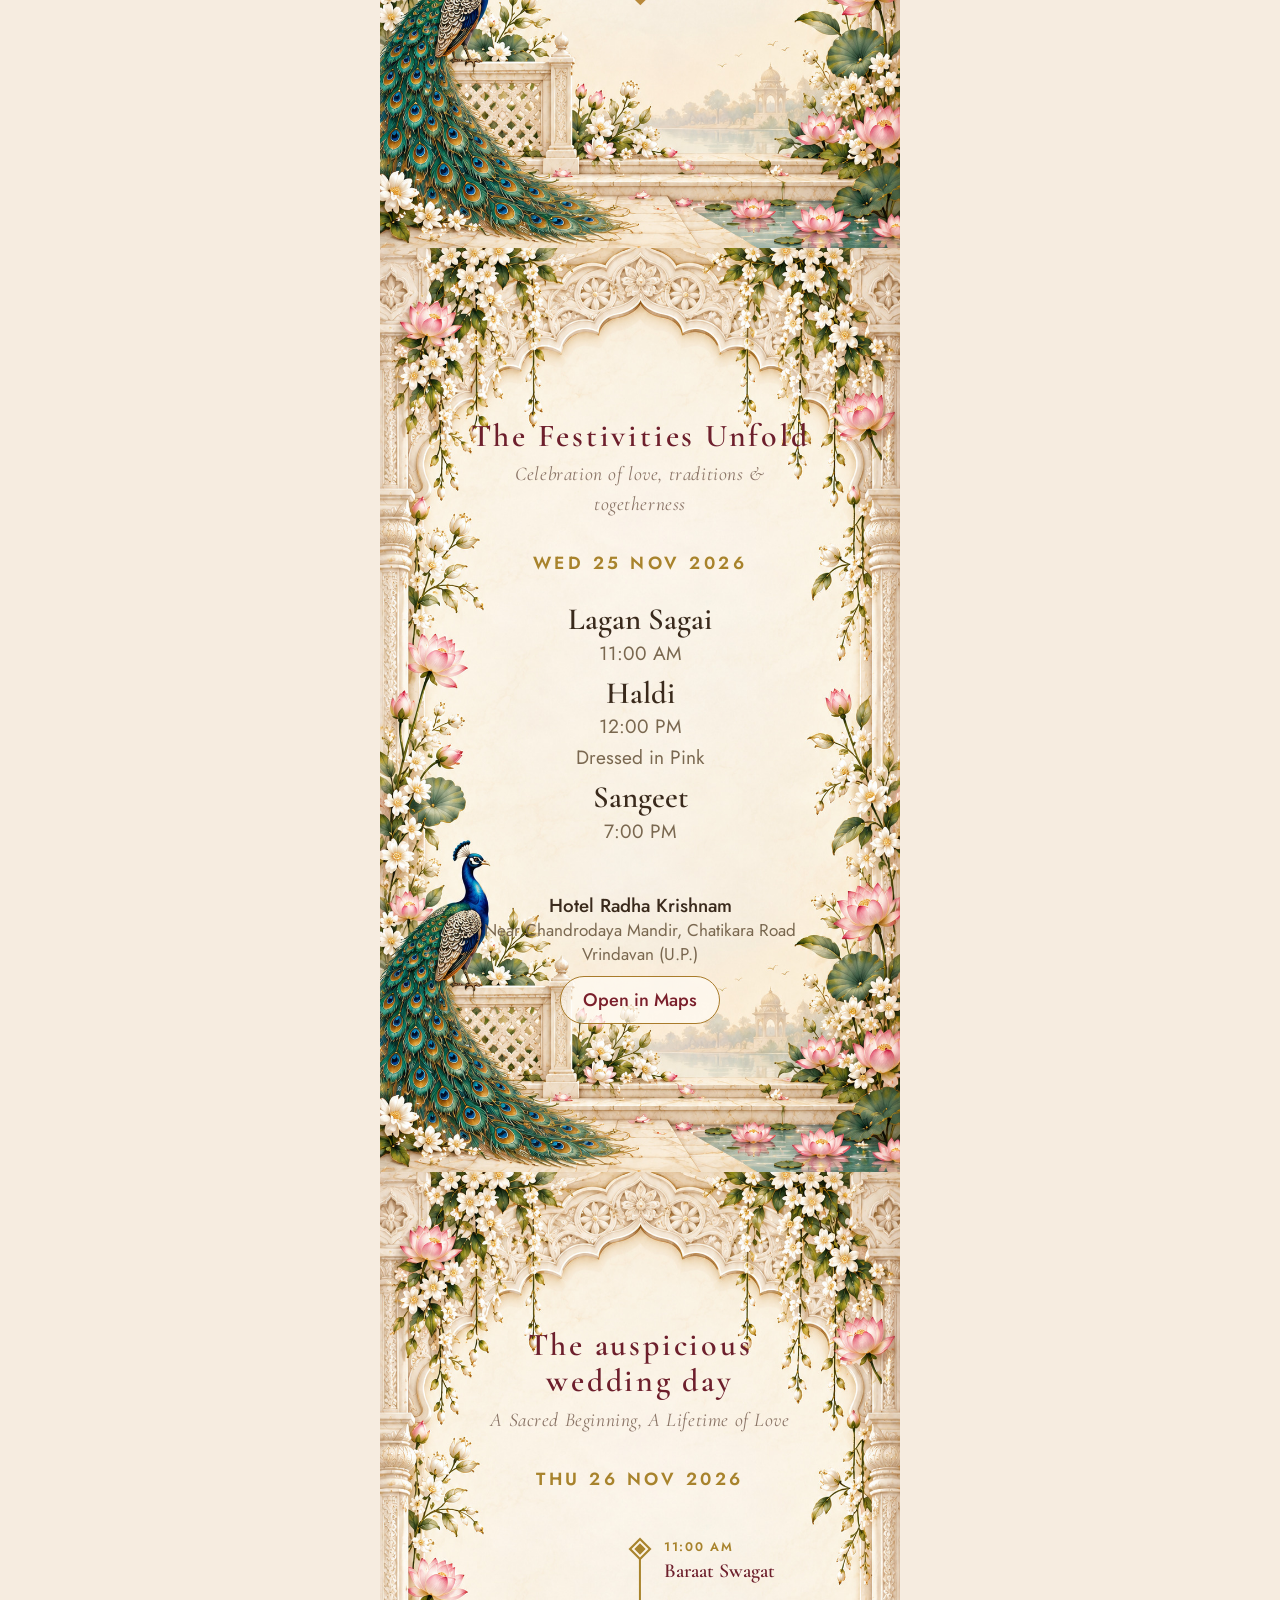
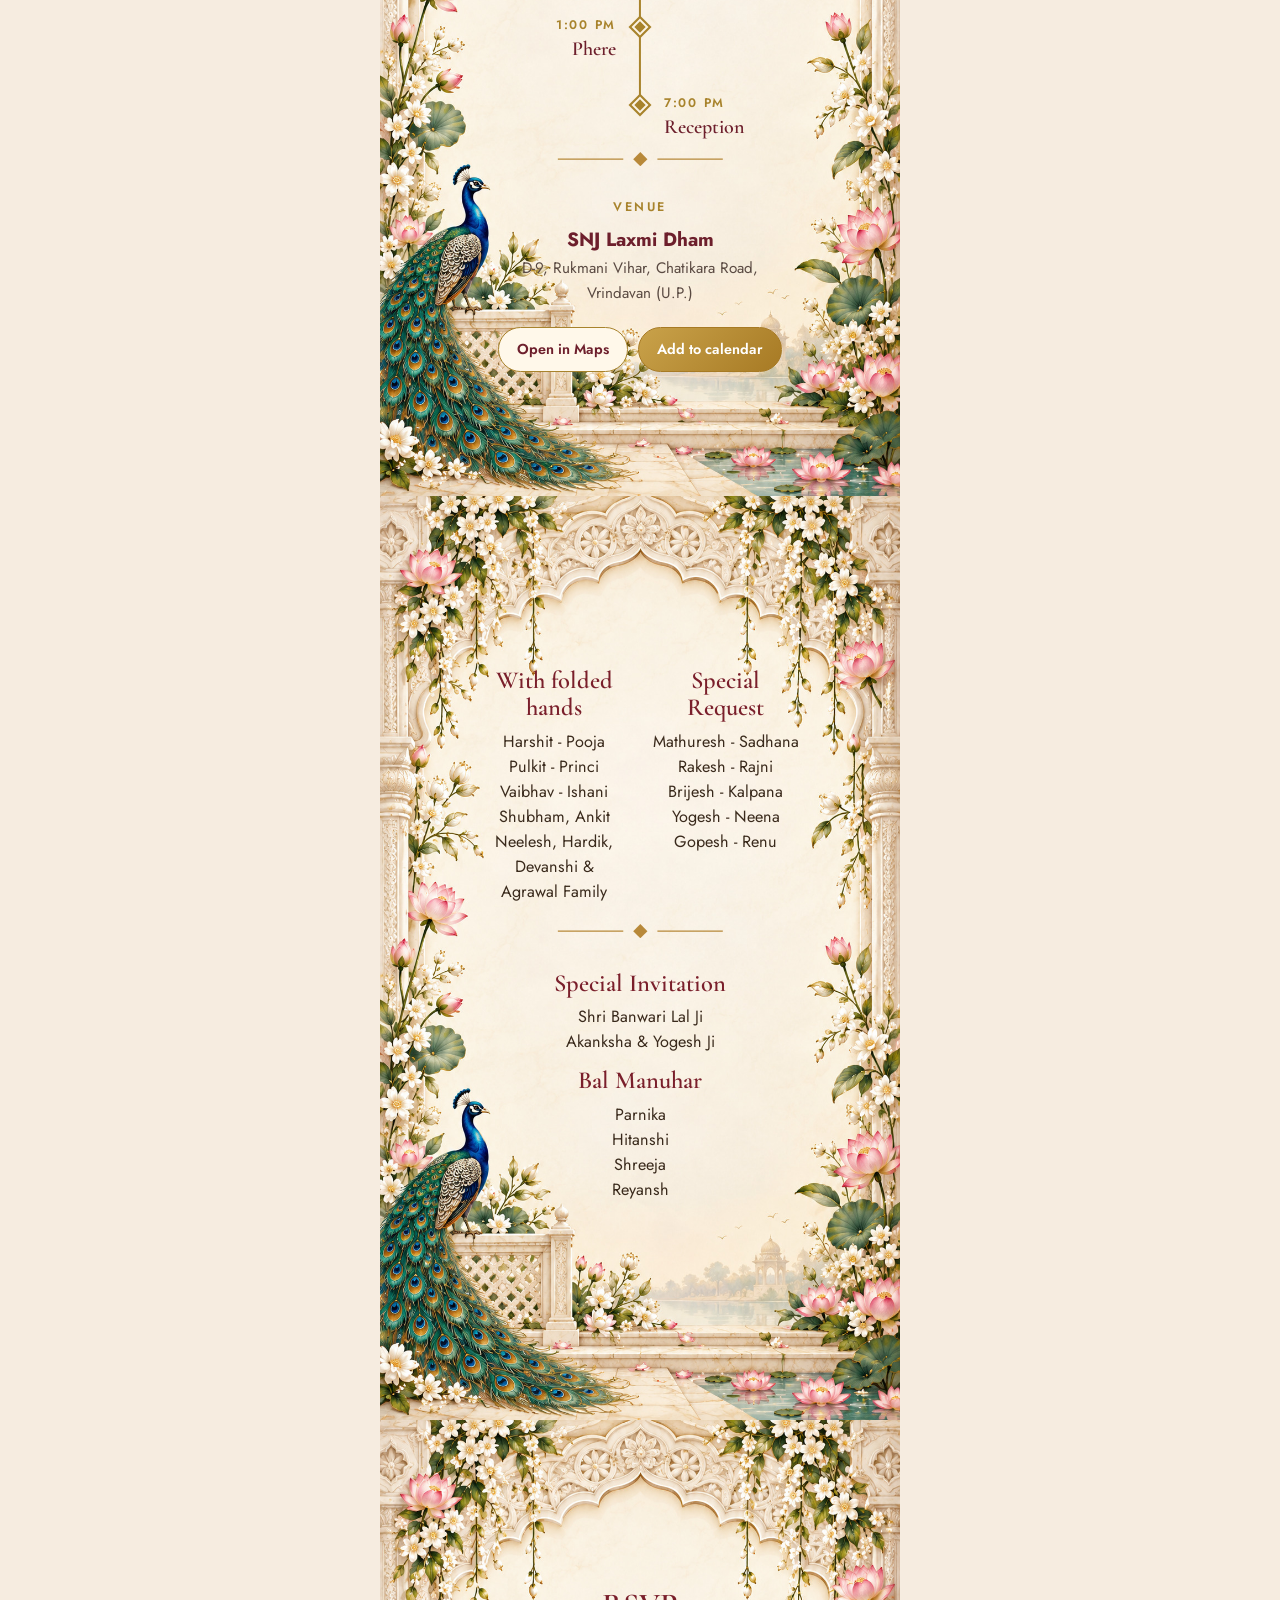
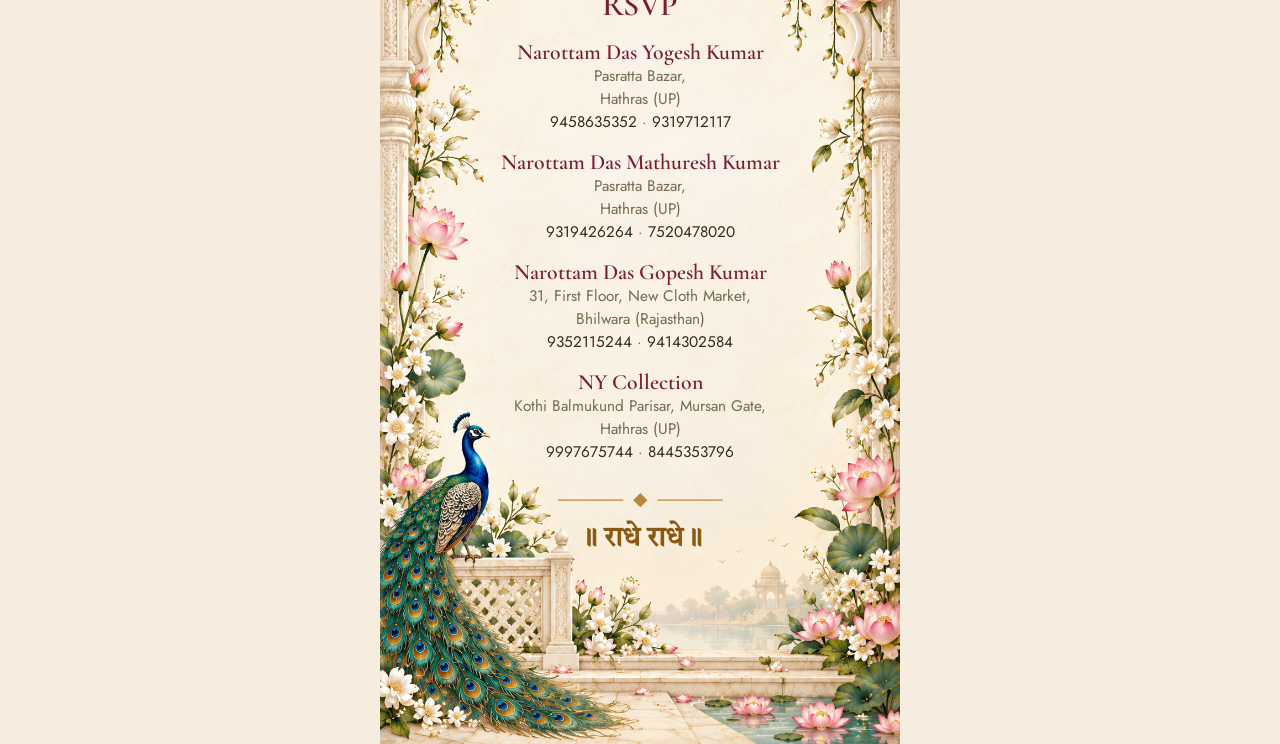
